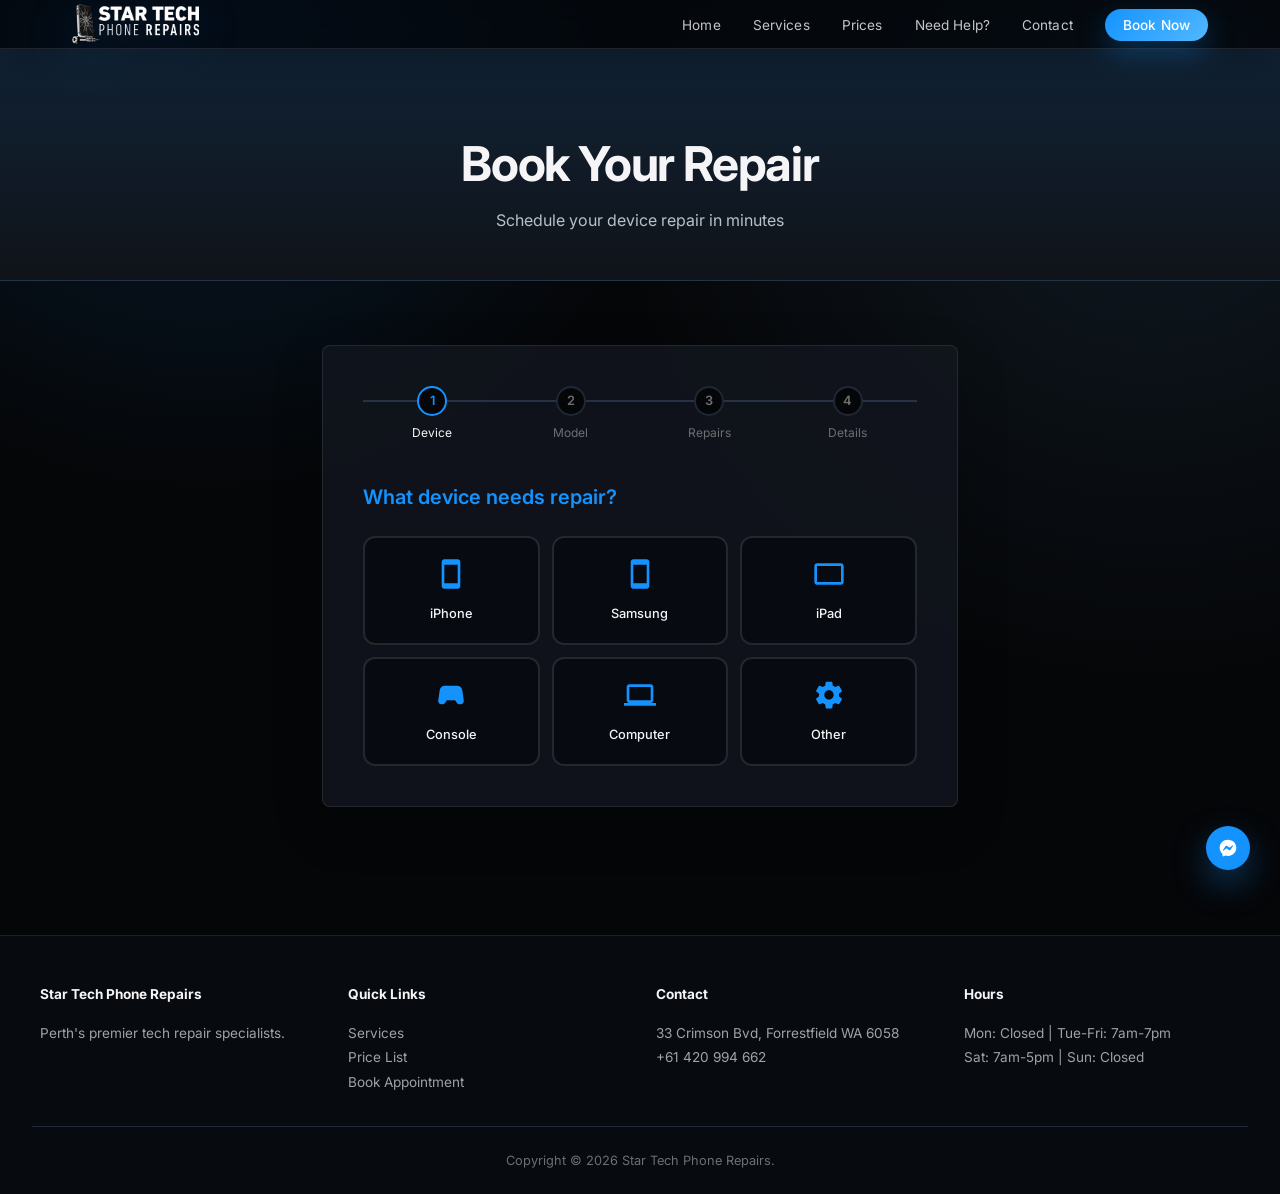
==== book.html @ b9365297 "Add files via upload" ====
﻿<!DOCTYPE html>
<html lang="en">
<head>
    <meta charset="UTF-8">
    <meta name="viewport" content="width=device-width, initial-scale=1.0">
    <title>Book Repair | Star Tech Phone Repairs</title>
    <link rel="preconnect" href="https://fonts.googleapis.com">
    <link rel="preconnect" href="https://fonts.gstatic.com" crossorigin>
    <link href="https://fonts.googleapis.com/css2?family=Inter:wght@300;400;500;600;700&family=Orbitron:wght@700;900&display=swap" rel="stylesheet">
    <style>
        * { margin: 0; padding: 0; box-sizing: border-box; }
        :root { --star-blue: #0084FF; --star-blue-hover: #0073e6; --bg-primary: #000000; --bg-secondary: #1a1a1a; --text-primary: #f5f5f7; --text-secondary: #a1a1a6; --text-muted: #6e6e73; --border-color: rgba(0,132,255,0.2); --nav-bg: rgba(0,0,0,0.8); --blue-glow: rgba(0, 132, 255, 0.15); }
        body { font-family: 'Inter', -apple-system, sans-serif; background: var(--bg-primary); color: var(--text-primary); -webkit-font-smoothing: antialiased; }
        
        .messenger-btn { position: fixed; bottom: 30px; right: 30px; width: 44px; height: 44px; border-radius: 50%; background: var(--star-blue); border: none; cursor: pointer; z-index: 1001; display: flex; align-items: center; justify-content: center; box-shadow: 0 4px 12px var(--blue-glow); transition: all 0.3s ease; text-decoration: none; }
        .messenger-btn:hover { transform: scale(1.05); background: var(--star-blue-hover); }
        .messenger-btn svg { width: 20px; height: 20px; fill: #FFF; }
        
        nav { position: fixed; top: 0; width: 100%; background: var(--nav-bg); backdrop-filter: saturate(180%) blur(20px); z-index: 1000; border-bottom: 1px solid rgba(255,255,255,0.1); }
        .nav-container { max-width: 1200px; margin: 0 auto; padding: 0 2rem; height: 48px; display: flex; justify-content: space-between; align-items: center; }
        .logo { text-decoration: none; display: flex; align-items: center; } .logo img { width: 120px; height: auto; } @media (min-width: 768px) { .logo img { width: auto; height: 40px; } }
        .nav-links { display: flex; gap: 2rem; list-style: none; align-items: center; }
        .nav-links a { color: var(--text-primary); text-decoration: none; font-size: 0.85rem; opacity: 0.8; transition: opacity 0.3s; }
        .nav-links a:hover, .nav-links a.active { opacity: 1; }
        .nav-links a.book-now-btn { background: var(--star-blue); color: #FFF; padding: 8px 18px; border-radius: 980px; font-weight: 500; opacity: 1; box-shadow: 0 4px 20px rgba(0, 132, 255, 0.4); }
        .nav-links a.book-now-btn:hover { background: var(--star-blue-hover); }
        
        .hamburger { display: none; flex-direction: column; cursor: pointer; gap: 5px; }
        .hamburger span { width: 20px; height: 2px; background: var(--text-primary); }
        .mobile-menu { display: none; position: fixed; top: 48px; left: 0; right: 0; background: var(--bg-primary); backdrop-filter: blur(20px); padding: 1.5rem 2rem; z-index: 999; border-bottom: 1px solid var(--border-color); }
        .mobile-menu.active { display: block; }
        .mobile-menu a { display: block; color: var(--text-primary); padding: 0.8rem 0; border-bottom: 1px solid var(--border-color); text-decoration: none; }
        .mobile-menu a:hover, .mobile-menu a.active { color: var(--star-blue); }
        .mobile-menu a.book-now-btn { background: var(--star-blue); color: #FFF; text-align: center; margin-top: 1rem; border-radius: 980px; border: none; box-shadow: 0 4px 20px rgba(0, 132, 255, 0.4); }
        
        @media (max-width: 768px) { .nav-links { display: none; } .hamburger { display: flex; } }
        
        .page-header { margin-top: 48px; padding: 5rem 2rem 3rem; text-align: center; background: var(--bg-secondary); }
        .page-header h1 { font-size: clamp(2rem, 5vw, 3rem); font-weight: 700; letter-spacing: -0.02em; color: var(--text-primary); }
        .page-header p { color: var(--text-secondary); margin-top: 0.5rem; }
        
        .booking-container { max-width: 700px; margin: 0 auto; padding: 4rem 2rem; }
        .booking-form { background: var(--bg-secondary); padding: 2.5rem; border-radius: 20px; }
        
        .progress-indicator { display: flex; justify-content: space-between; margin-bottom: 2.5rem; position: relative; }
        .progress-indicator::before { content: ''; position: absolute; top: 14px; left: 0; right: 0; height: 2px; background: var(--border-color); z-index: 1; }
        .progress-step { text-align: center; position: relative; z-index: 2; flex: 1; }
        .step-number { width: 30px; height: 30px; border-radius: 50%; background: var(--bg-primary); border: 2px solid var(--border-color); display: flex; align-items: center; justify-content: center; margin: 0 auto 0.5rem; font-weight: 600; font-size: 0.8rem; color: var(--text-muted); transition: all 0.3s; }
        .progress-step.active .step-number { border-color: var(--star-blue); color: var(--star-blue); }
        .progress-step.completed .step-number { background: var(--star-blue); border-color: var(--star-blue); color: #FFF; }
        .step-label { font-size: 0.75rem; color: var(--text-muted); }
        .progress-step.active .step-label, .progress-step.completed .step-label { color: var(--text-primary); }
        
        .form-step { display: none; animation: fadeIn 0.4s; }
        .form-step.active { display: block; }
        @keyframes fadeIn { from { opacity: 0; transform: translateY(10px); } to { opacity: 1; transform: translateY(0); } }
        
        .step-title { font-size: 1.25rem; margin-bottom: 1.5rem; color: var(--star-blue); font-weight: 600; }
        .form-group { margin-bottom: 1.5rem; }
        .form-group label { display: block; margin-bottom: 0.5rem; font-weight: 500; font-size: 0.9rem; color: var(--text-secondary); }
        .form-group input, .form-group select, .form-group textarea { width: 100%; padding: 0.875rem 1rem; background: var(--bg-primary); border: 1px solid var(--border-color); border-radius: 12px; color: var(--text-primary); font-family: inherit; font-size: 1rem; transition: all 0.3s; }
        .form-group input:focus, .form-group select:focus, .form-group textarea:focus { outline: none; border-color: var(--star-blue); }
        .form-group textarea { min-height: 100px; resize: vertical; }
        .form-row { display: grid; grid-template-columns: 1fr 1fr; gap: 1rem; }
        
        .device-type-grid { display: grid; grid-template-columns: repeat(3, 1fr); gap: 0.75rem; }
        .device-type-option { background: var(--bg-primary); border: 2px solid var(--border-color); padding: 1.25rem 0.75rem; cursor: pointer; text-align: center; border-radius: 12px; transition: all 0.3s; }
        .device-type-option:hover { border-color: var(--star-blue); }
        .device-type-option.selected { border-color: var(--star-blue); background: rgba(0,132,255,0.1); }
        .device-type-option svg { width: 32px; height: 32px; fill: var(--star-blue); margin-bottom: 0.5rem; }
        .device-type-option span { display: block; font-weight: 500; font-size: 0.8rem; color: var(--text-primary); }
        
        .repair-options { display: grid; grid-template-columns: 1fr 1fr; gap: 0.75rem; }
        .repair-option { background: var(--bg-primary); border: 2px solid var(--border-color); padding: 0.875rem 1rem; cursor: pointer; border-radius: 12px; transition: all 0.3s; display: flex; align-items: center; gap: 0.75rem; }
        .repair-option:hover { border-color: var(--star-blue); }
        .repair-option.selected { border-color: var(--star-blue); background: rgba(0,132,255,0.1); }
        .repair-option .checkmark { width: 20px; height: 20px; border: 2px solid var(--star-blue); border-radius: 4px; display: flex; align-items: center; justify-content: center; flex-shrink: 0; }
        .repair-option.selected .checkmark { background: var(--star-blue); }
        .repair-option.selected .checkmark::after { content: '\2713'; color: #FFF; font-size: 12px; }
        .repair-option span { font-weight: 500; font-size: 0.9rem; color: var(--text-primary); }
        
        .form-buttons { display: flex; gap: 0.75rem; margin-top: 2rem; }
        .btn { padding: 12px 24px; font-size: 1rem; font-weight: 500; border-radius: 980px; cursor: pointer; border: none; transition: all 0.3s; flex: 1; text-align: center; text-decoration: none; }
        .btn-primary { background: var(--star-blue); color: #FFF; box-shadow: 0 4px 20px rgba(0, 132, 255, 0.4); }
        .btn-primary:hover { background: var(--star-blue-hover); }
        .btn-secondary { background: transparent; color: var(--text-primary); border: 1px solid var(--border-color); }
        .btn-secondary:hover { border-color: var(--star-blue); color: var(--star-blue); }
        .btn:disabled { opacity: 0.5; cursor: not-allowed; }

        /* Model quick-pick buttons */
        .model-quick-picks { display: grid; grid-template-columns: repeat(2, 1fr); gap: 0.6rem; margin-bottom: 1.25rem; }
        .model-pick { background: var(--bg-primary); border: 2px solid var(--border-color); padding: 0.75rem 1rem; cursor: pointer; border-radius: 12px; transition: all 0.3s; text-align: center; font-weight: 500; font-size: 0.85rem; color: var(--text-primary); }
        .model-pick:hover { border-color: var(--star-blue); }
        .model-pick.selected { border-color: var(--star-blue); background: rgba(0,132,255,0.1); }
        .model-divider { display: flex; align-items: center; gap: 1rem; margin-bottom: 1.25rem; color: var(--text-muted); font-size: 0.8rem; }
        .model-divider::before, .model-divider::after { content: ''; flex: 1; height: 1px; background: var(--border-color); }

        /* Date quick-pick chips */
        .date-chips { display: flex; flex-wrap: wrap; gap: 0.5rem; }
        .date-chip { background: var(--bg-primary); border: 2px solid var(--border-color); padding: 0.6rem 1rem; cursor: pointer; border-radius: 980px; transition: all 0.3s; font-weight: 500; font-size: 0.8rem; color: var(--text-primary); text-align: center; white-space: nowrap; }
        .date-chip:hover { border-color: var(--star-blue); }
        .date-chip.selected { border-color: var(--star-blue); background: rgba(0,132,255,0.1); }
        .date-chip .chip-day { display: block; font-size: 0.7rem; color: var(--text-muted); margin-top: 2px; }
        .date-chip.selected .chip-day { color: var(--star-blue); }

        /* Time slot buttons */
        .time-slots { display: grid; grid-template-columns: repeat(2, 1fr); gap: 0.6rem; }
        .time-slot { background: var(--bg-primary); border: 2px solid var(--border-color); padding: 0.875rem 1rem; cursor: pointer; border-radius: 12px; transition: all 0.3s; text-align: center; }
        .time-slot:hover { border-color: var(--star-blue); }
        .time-slot.selected { border-color: var(--star-blue); background: rgba(0,132,255,0.1); }
        .time-slot .slot-label { display: block; font-weight: 600; font-size: 0.9rem; color: var(--text-primary); }
        .time-slot .slot-range { display: block; font-size: 0.75rem; color: var(--text-muted); margin-top: 2px; }
        .time-slot.selected .slot-range { color: var(--star-blue); }
        
        footer { background: var(--bg-secondary); padding: 3rem 2rem 1.5rem; border-top: 1px solid var(--border-color); margin-top: 4rem; }
        .footer-content { max-width: 1200px; margin: 0 auto; display: grid; grid-template-columns: repeat(auto-fit, minmax(200px, 1fr)); gap: 2rem; margin-bottom: 2rem; }
        .footer-section h4 { margin-bottom: 1rem; font-size: 0.85rem; color: var(--text-primary); }
        .footer-section p, .footer-section a { color: var(--text-secondary); line-height: 1.8; font-size: 0.85rem; display: block; text-decoration: none; }
        .footer-section a:hover { color: var(--star-blue); }
        .footer-bottom { text-align: center; padding-top: 1.5rem; border-top: 1px solid var(--border-color); color: var(--text-muted); font-size: 0.8rem; }
        
        @media (max-width: 600px) { 
            .form-row { grid-template-columns: 1fr; } 
            .device-type-grid { grid-template-columns: repeat(2, 1fr); } 
            .repair-options { grid-template-columns: 1fr; } 
            .form-buttons { flex-direction: column; } 
            .booking-form { padding: 1.5rem; }
            .model-quick-picks { grid-template-columns: repeat(2, 1fr); }
            .time-slots { grid-template-columns: 1fr; }
        }
    
        /* Premier polish */
        :root {
            --bg-primary: #050608;
            --bg-secondary: #101319;
            --bg-tertiary: #080b10;
            --star-blue: #1493ff;
            --star-blue-hover: #46adff;
            --border-color: rgba(148, 190, 255, 0.18);
            --nav-bg: rgba(5, 7, 11, 0.76);
            --blue-glow: rgba(20, 147, 255, 0.26);
            --card-bg: rgba(18, 22, 30, 0.86);
            --card-text: #ffffff;
            --card-desc: #b7c0cc;
            --card-icon: #4db2ff;
        }

        html { scroll-behavior: smooth; }
        body {
            background:
                radial-gradient(circle at 16% 0%, rgba(20, 147, 255, 0.16), transparent 31rem),
                radial-gradient(circle at 90% 12%, rgba(105, 190, 255, 0.10), transparent 34rem),
                var(--bg-primary);
            line-height: 1.5;
        }

        nav {
            background: var(--nav-bg) !important;
            border-bottom: 1px solid rgba(255,255,255,0.10) !important;
            box-shadow: 0 12px 40px rgba(0,0,0,0.28);
        }

        .nav-links a { letter-spacing: 0.01em; }
        .nav-links a.active { color: #ffffff; }
        .nav-links a:not(.book-now-btn):hover { color: #ffffff; }
        .logo img { filter: drop-shadow(0 10px 24px rgba(20,147,255,0.20)); }

        .page-header,
        .blog-header {
            background:
                linear-gradient(180deg, rgba(20,147,255,0.12), rgba(20,147,255,0)),
                var(--bg-secondary) !important;
            border-bottom: 1px solid rgba(255,255,255,0.08);
        }

        .hero-bg {
            background:
                radial-gradient(circle at 50% 40%, rgba(20,147,255,0.20), transparent 28rem),
                linear-gradient(140deg, #030406 0%, #111722 52%, #030406 100%) !important;
        }

        .hero h1,
        .page-header h1,
        .blog-header h1,
        .section-title {
            letter-spacing: -0.025em !important;
        }

        .hero p,
        .section-subtitle,
        .page-header p,
        .blog-header p { color: #b7c0cc !important; }

        .btn,
        .filter-btn,
        .device-btn,
        .model-pick,
        .date-chip,
        .time-slot,
        .device-type-option,
        .repair-option,
        .close-pricing {
            transition: transform 0.22s ease, border-color 0.22s ease, background 0.22s ease, box-shadow 0.22s ease, color 0.22s ease !important;
        }

        .btn-primary,
        .book-now-btn,
        .mobile-menu a.book-now-btn {
            background: linear-gradient(135deg, var(--star-blue), #51b8ff) !important;
            box-shadow: 0 12px 30px rgba(20,147,255,0.28) !important;
        }

        .btn:hover,
        .device-btn:hover,
        .model-pick:hover,
        .date-chip:hover,
        .time-slot:hover,
        .filter-btn:hover { transform: translateY(-2px); }

        .feature-card,
        .service-card,
        .post-card,
        .booking-form,
        .pricing-details,
        .pricing-cta,
        .services-cta,
        .price-note,
        .device-btn,
        .info-icon,
        .map-overlay {
            background: var(--card-bg) !important;
            border: 1px solid rgba(255,255,255,0.09) !important;
            border-radius: 8px !important;
            box-shadow: 0 18px 50px rgba(0,0,0,0.22);
        }

        .feature-card:hover,
        .service-card:hover,
        .post-card:hover,
        .device-btn:hover {
            border-color: rgba(20,147,255,0.42) !important;
            box-shadow: 0 24px 60px rgba(0,0,0,0.32), 0 0 0 1px rgba(20,147,255,0.10);
        }

        input,
        select,
        textarea,
        .device-type-option,
        .repair-option,
        .model-pick,
        .date-chip,
        .time-slot,
        .filter-btn {
            background: rgba(5, 8, 13, 0.72) !important;
            border-color: rgba(255,255,255,0.12) !important;
        }

        input:focus,
        select:focus,
        textarea:focus,
        .device-type-option.selected,
        .repair-option.selected,
        .model-pick.selected,
        .date-chip.selected,
        .time-slot.selected,
        .filter-btn.active,
        .device-btn.active {
            border-color: var(--star-blue) !important;
            box-shadow: 0 0 0 3px rgba(20,147,255,0.14) !important;
        }

        footer {
            background: #070a0f !important;
            border-top: 1px solid rgba(255,255,255,0.09) !important;
        }

        .messenger-btn {
            box-shadow: 0 14px 34px rgba(20,147,255,0.34) !important;
        }

        @media (max-width: 640px) {
            .nav-container { padding: 0 1.25rem !important; }
            .page-header, .blog-header { padding-left: 1.25rem !important; padding-right: 1.25rem !important; }
            .booking-form { padding: 1.5rem !important; }
            .hero h1 { white-space: normal !important; }
        }
    </style>
</head>
<body>
    <a href="https://m.me/startechphonerepairs" target="_blank" class="messenger-btn" aria-label="Contact on Messenger">
        <svg viewBox="0 0 24 24" fill="#FFFFFF"><path d="M12 2C6.36 2 2 6.13 2 11.7c0 2.91 1.19 5.44 3.14 7.17.16.14.26.35.27.57l.05 1.78c.02.62.63 1.03 1.19.8l1.99-.83c.17-.07.36-.09.55-.05.91.25 1.87.38 2.81.38 5.64 0 10-4.13 10-9.7S17.64 2 12 2zm6 7.46l-2.93 4.67c-.47.73-1.47.92-2.17.37l-2.34-1.76a.6.6 0 00-.72 0l-3.16 2.4c-.42.32-.97-.17-.68-.6l2.93-4.67c.47-.73 1.47-.92 2.17-.37l2.34 1.76a.6.6 0 00.72 0l3.16-2.4c.42-.32.97.17.68.6z"/></svg>
    </a>

    <nav>
        <div class="nav-container">
            <a href="index.html" class="logo"><img src="logo.png" alt="Star Tech" height="32"></a>
            <ul class="nav-links">
                <li><a href="index.html">Home</a></li>
                <li><a href="services.html">Services</a></li>
                <li><a href="prices.html">Prices</a></li>
                <li><a href="needhelp.html">Need Help?</a></li>
                <li><a href="contact.html">Contact</a></li>
                <li><a href="book.html" class="book-now-btn active">Book Now</a></li>
            </ul>
            <div class="hamburger" onclick="toggleMenu()">
                <span></span><span></span><span></span>
            </div>
        </div>
    </nav>

    <div class="mobile-menu" id="mobileMenu">
        <a href="index.html">Home</a>
        <a href="services.html">Services</a>
        <a href="prices.html">Prices</a>
        <a href="needhelp.html">Need Help?</a>
        <a href="contact.html">Contact</a>
        <a href="book.html" class="book-now-btn active">Book Now</a>
    </div>

    <div class="page-header">
        <h1>Book Your Repair</h1>
        <p>Schedule your device repair in minutes</p>
    </div>

    <div class="booking-container">
        <div class="booking-form">
            <div class="progress-indicator">
                <div class="progress-step active" data-step="1"><div class="step-number">1</div><div class="step-label">Device</div></div>
                <div class="progress-step" data-step="2"><div class="step-number">2</div><div class="step-label">Model</div></div>
                <div class="progress-step" data-step="3"><div class="step-number">3</div><div class="step-label">Repairs</div></div>
                <div class="progress-step" data-step="4"><div class="step-number">4</div><div class="step-label">Details</div></div>
            </div>

            <form id="bookingForm">
                <input type="hidden" id="selectedDevice" name="device_type" value="">
                <input type="hidden" id="selectedRepairs" name="repairs" value="">

                <!-- STEP 1: Device Type - auto-advances on tap -->
                <div class="form-step active" data-step="1">
                    <h3 class="step-title">What device needs repair?</h3>
                    <div class="device-type-grid" id="deviceGrid">
                        <div class="device-type-option" data-device="iPhone">
                            <svg viewBox="0 0 24 24"><path d="M17 1.01L7 1c-1.1 0-2 .9-2 2v18c0 1.1.9 2 2 2h10c1.1 0 2-.9 2-2V3c0-1.1-.9-1.99-2-1.99zM17 19H7V5h10v14z"/></svg>
                            <span>iPhone</span>
                        </div>
                        <div class="device-type-option" data-device="Samsung">
                            <svg viewBox="0 0 24 24"><path d="M17 1.01L7 1c-1.1 0-2 .9-2 2v18c0 1.1.9 2 2 2h10c1.1 0 2-.9 2-2V3c0-1.1-.9-1.99-2-1.99zM17 19H7V5h10v14z"/></svg>
                            <span>Samsung</span>
                        </div>
                        <div class="device-type-option" data-device="iPad">
                            <svg viewBox="0 0 24 24"><path d="M21 4H3c-1.1 0-2 .9-2 2v12c0 1.1.9 2 2 2h18c1.1 0 2-.9 2-2V6c0-1.1-.9-2-2-2zm0 14H3V6h18v12z"/></svg>
                            <span>iPad</span>
                        </div>
                        <div class="device-type-option" data-device="Console">
                            <svg viewBox="0 0 24 24"><path d="M21.58 16.09l-1.09-7.66C20.21 6.46 18.52 5 16.53 5H7.47C5.48 5 3.79 6.46 3.51 8.43l-1.09 7.66C2.2 17.63 3.39 19 4.94 19h.68c.67 0 1.31-.33 1.71-.88L9 16h6l1.67 2.12c.4.55 1.04.88 1.71.88h.68c1.55 0 2.74-1.37 2.52-2.91z"/></svg>
                            <span>Console</span>
                        </div>
                        <div class="device-type-option" data-device="Computer">
                            <svg viewBox="0 0 24 24"><path d="M20 18c1.1 0 1.99-.9 1.99-2L22 6c0-1.1-.9-2-2-2H4c-1.1 0-2 .9-2 2v10c0 1.1.9 2 2 2H0v2h24v-2h-4zM4 6h16v10H4V6z"/></svg>
                            <span>Computer</span>
                        </div>
                        <div class="device-type-option" data-device="Other">
                            <svg viewBox="0 0 24 24"><path d="M19.44 12.99c.04-.33.07-.66.07-1s-.03-.66-.07-.99l2.11-1.65c.19-.15.24-.42.12-.64l-2-3.46c-.12-.22-.39-.3-.61-.22l-2.49 1c-.52-.4-1.08-.73-1.69-.98l-.38-2.65C14.46 2.18 14.25 2 14 2h-4c-.25 0-.46.18-.49.42l-.38 2.65c-.61.25-1.17.59-1.69.98l-2.49-1c-.23-.09-.49 0-.61.22l-2 3.46c-.13.22-.07.49.12.64l2.11 1.65c-.04.33-.07.67-.07 1s.03.67.07 1l-2.11 1.65c-.19.15-.24.42-.12.64l2 3.46c.12.22.39.3.61.22l2.49-1c.52.4 1.08.73 1.69.98l.38 2.65c.03.24.24.42.49.42h4c.25 0 .46-.18.49-.42l.38-2.65c.61-.25 1.17-.59 1.69-.98l2.49 1c.23.09.49 0 .61-.22l2-3.46c.12-.22.07-.49-.12-.64l-2.11-1.65zM12 15.5c-1.93 0-3.5-1.57-3.5-3.5s1.57-3.5 3.5-3.5 3.5 1.57 3.5 3.5-1.57 3.5-3.5 3.5z"/></svg>
                            <span>Other</span>
                        </div>
                    </div>
                </div>

                <!-- STEP 2: Model - quick-pick buttons + custom input -->
                <div class="form-step" data-step="2">
                    <h3 class="step-title">Which model?</h3>
                    <div class="model-quick-picks" id="modelPicks">
                        <!-- Populated dynamically based on device selection -->
                    </div>
                    <div class="model-divider">or type your model</div>
                    <div class="form-group" style="margin-bottom:0;">
                        <input type="text" id="device_model" name="device_model" placeholder="e.g. iPhone 15 Pro Max">
                    </div>
                    <div class="form-buttons">
                        <button type="button" class="btn btn-secondary" onclick="prevStep()">Back</button>
                        <button type="button" class="btn btn-primary" id="step2Next" disabled>Next</button>
                    </div>
                </div>

                <!-- STEP 3: Repairs - multi-select with continue -->
                <div class="form-step" data-step="3">
                    <h3 class="step-title">What needs fixing?</h3>
                    <p style="color:var(--text-secondary);margin-bottom:1rem;font-size:0.9rem">Tap all that apply</p>
                    <div class="repair-options" id="repairOptions">
                        <div class="repair-option" data-repair="Screen Replacement">
                            <div class="checkmark"></div>
                            <span>Screen Replacement</span>
                        </div>
                        <div class="repair-option" data-repair="Battery Replacement">
                            <div class="checkmark"></div>
                            <span>Battery Replacement</span>
                        </div>
                        <div class="repair-option" data-repair="Charging Port">
                            <div class="checkmark"></div>
                            <span>Charging Port</span>
                        </div>
                        <div class="repair-option" data-repair="Back Glass">
                            <div class="checkmark"></div>
                            <span>Back Glass</span>
                        </div>
                        <div class="repair-option" data-repair="Camera Repair">
                            <div class="checkmark"></div>
                            <span>Camera Repair</span>
                        </div>
                        <div class="repair-option" data-repair="Speaker/Mic">
                            <div class="checkmark"></div>
                            <span>Speaker/Mic</span>
                        </div>
                        <div class="repair-option" data-repair="Water Damage">
                            <div class="checkmark"></div>
                            <span>Water Damage</span>
                        </div>
                        <div class="repair-option" data-repair="Other">
                            <div class="checkmark"></div>
                            <span>Other</span>
                        </div>
                    </div>
                    <div class="form-buttons">
                        <button type="button" class="btn btn-secondary" onclick="prevStep()">Back</button>
                        <button type="button" class="btn btn-primary" id="step3Next" disabled>Continue</button>
                    </div>
                </div>

                <!-- STEP 4: Details & Schedule - date chips + time slot buttons -->
                <div class="form-step" data-step="4">
                    <h3 class="step-title">Your Details & Schedule</h3>
                    <div class="form-row">
                        <div class="form-group">
                            <label>First Name *</label>
                            <input type="text" name="first_name" id="first_name" required>
                        </div>
                        <div class="form-group">
                            <label>Last Name *</label>
                            <input type="text" name="last_name" id="last_name" required>
                        </div>
                    </div>
                    <div class="form-row">
                        <div class="form-group">
                            <label>Email *</label>
                            <input type="email" name="email" id="email" required>
                        </div>
                        <div class="form-group">
                            <label>Phone *</label>
                            <input type="tel" name="phone" id="phone" required>
                        </div>
                    </div>

                    <div class="form-group">
                        <label>Preferred Date *</label>
                        <div class="date-chips" id="dateChips">
                            <!-- Populated dynamically -->
                        </div>
                        <input type="date" id="preferred_date" name="preferred_date" required style="display:none;">
                    </div>

                    <div class="form-group">
                        <label>Preferred Time *</label>
                        <div class="time-slots" id="timeSlots">
                            <div class="time-slot" data-time="Morning (7am-10am)">
                                <span class="slot-label">Morning</span>
                                <span class="slot-range">7am - 10am</span>
                            </div>
                            <div class="time-slot" data-time="Midday (10am-2pm)">
                                <span class="slot-label">Midday</span>
                                <span class="slot-range">10am - 2pm</span>
                            </div>
                            <div class="time-slot" data-time="Afternoon (2pm-5pm)">
                                <span class="slot-label">Afternoon</span>
                                <span class="slot-range">2pm - 5pm</span>
                            </div>
                            <div class="time-slot" data-time="Evening (5pm-7pm)">
                                <span class="slot-label">Evening</span>
                                <span class="slot-range">5pm - 7pm</span>
                            </div>
                        </div>
                        <select name="preferred_time" id="preferred_time" required style="display:none;">
                            <option value="">Select time</option>
                            <option value="Morning (7am-10am)">Morning (7am-10am)</option>
                            <option value="Midday (10am-2pm)">Midday (10am-2pm)</option>
                            <option value="Afternoon (2pm-5pm)">Afternoon (2pm-5pm)</option>
                            <option value="Evening (5pm-7pm)">Evening (5pm-7pm)</option>
                        </select>
                    </div>

                    <div class="form-group">
                        <label>Additional Notes</label>
                        <textarea name="notes" id="notes" placeholder="Tell us more about your device issue..."></textarea>
                    </div>
                    <div class="form-buttons">
                        <button type="button" class="btn btn-secondary" onclick="prevStep()">Back</button>
                        <button type="submit" class="btn btn-primary">Submit Booking</button>
                    </div>
                </div>
            </form>
        </div>
    </div>

    <footer>
        <div class="footer-content">
            <div class="footer-section">
                <h4>Star Tech Phone Repairs</h4>
                <p>Perth's premier tech repair specialists.</p>
            </div>
            <div class="footer-section">
                <h4>Quick Links</h4>
                <a href="services.html">Services</a>
                <a href="prices.html">Price List</a>
                <a href="book.html">Book Appointment</a>
            </div>
            <div class="footer-section">
                <h4>Contact</h4>
                <p>33 Crimson Bvd, Forrestfield WA 6058</p>
                <p>+61 420 994 662</p>
            </div>
            <div class="footer-section">
                <h4>Hours</h4>
                <p>Mon: Closed | Tue-Fri: 7am-7pm</p>
                <p>Sat: 7am-5pm | Sun: Closed</p>
            </div>
        </div>
        <div class="footer-bottom">Copyright &copy; 2026 Star Tech Phone Repairs.</div>
    </footer>

    <script>
        function toggleMenu() {
            document.getElementById('mobileMenu').classList.toggle('active');
        }

        let currentStep = 1;
        let selectedDevice = '';
        let selectedRepairs = [];

        // =============================================
        // MODEL QUICK-PICK DATA
        // =============================================
        const modelOptions = {
            'iPhone': [
                'iPhone 17 Pro Max', 'iPhone 17 Pro', 'iPhone 17 Air', 'iPhone 17',
                'iPhone 16 Pro Max', 'iPhone 16 Pro', 'iPhone 16', 'iPhone 15 Pro Max',
                'iPhone 15 Pro', 'iPhone 15', 'iPhone 14', 'iPhone 13', 'iPhone SE'
            ],
            'Samsung': [
                'Galaxy S25 Ultra', 'Galaxy S25+', 'Galaxy S25', 'Galaxy S24 Ultra',
                'Galaxy S24+', 'Galaxy S24', 'Galaxy S23 Ultra', 'Galaxy S23',
                'Galaxy Z Fold 6', 'Galaxy Z Flip 6', 'Galaxy A56', 'Galaxy A36'
            ],
            'iPad': [
                'iPad Pro 13" (M4)', 'iPad Pro 11" (M4)', 'iPad Air 13" (M3)',
                'iPad Air 11" (M3)', 'iPad 10th Gen', 'iPad 9th Gen',
                'iPad Mini 7th Gen', 'iPad Mini 6th Gen'
            ],
            'Console': [
                'PS5 Pro', 'PS5', 'PS5 Slim', 'PS4', 'PS4 Slim',
                'Xbox Series X', 'Xbox Series S', 'Nintendo Switch 2',
                'Nintendo Switch OLED', 'Nintendo Switch', 'Steam Deck OLED', 'Steam Deck'
            ],
            'Computer': [
                'MacBook Pro 16"', 'MacBook Pro 14"', 'MacBook Air 15"', 'MacBook Air 13"',
                'iMac', 'Windows Laptop', 'Windows Desktop', 'Chromebook'
            ],
            'Other': []
        };

        // =============================================
        // STEP 1: Device selection -> auto-advance
        // =============================================
        document.querySelectorAll('.device-type-option').forEach(option => {
            option.addEventListener('click', function() {
                document.querySelectorAll('.device-type-option').forEach(o => o.classList.remove('selected'));
                this.classList.add('selected');
                selectedDevice = this.dataset.device;
                document.getElementById('selectedDevice').value = selectedDevice;

                // Populate model quick-picks for selected device
                populateModels(selectedDevice);

                // Clear previous model selection
                document.getElementById('device_model').value = '';
                document.querySelectorAll('.model-pick').forEach(p => p.classList.remove('selected'));
                document.getElementById('step2Next').disabled = true;

                // Auto-advance after brief visual feedback
                setTimeout(function() { nextStep(); }, 300);
            });
        });

        function populateModels(device) {
            var container = document.getElementById('modelPicks');
            var models = modelOptions[device] || [];

            if (models.length === 0) {
                container.style.display = 'none';
                document.querySelector('.model-divider').style.display = 'none';
                document.getElementById('device_model').placeholder = 'Type your device model';
                return;
            }

            container.style.display = 'grid';
            document.querySelector('.model-divider').style.display = 'flex';
            document.getElementById('device_model').placeholder = 'Or type a different model';

            container.innerHTML = models.map(function(m) {
                return '<div class="model-pick" data-model="' + m + '">' + m + '</div>';
            }).join('');

            // Click handlers for model quick-pick buttons
            container.querySelectorAll('.model-pick').forEach(function(pick) {
                pick.addEventListener('click', function() {
                    container.querySelectorAll('.model-pick').forEach(function(p) { p.classList.remove('selected'); });
                    this.classList.add('selected');
                    document.getElementById('device_model').value = this.dataset.model;
                    document.getElementById('step2Next').disabled = false;

                    // Auto-advance after picking a model
                    setTimeout(function() { nextStep(); }, 300);
                });
            });
        }

        // =============================================
        // STEP 2: Custom model input (manual typing)
        // =============================================
        document.getElementById('device_model').addEventListener('input', function() {
            var hasValue = this.value.trim() !== '';
            document.getElementById('step2Next').disabled = !hasValue;
            // Deselect any quick-pick if user types
            if (hasValue) {
                document.querySelectorAll('.model-pick').forEach(function(p) { p.classList.remove('selected'); });
            }
        });

        document.getElementById('step2Next').addEventListener('click', function() { nextStep(); });

        // =============================================
        // STEP 3: Repair selection (multi-select + continue)
        // =============================================
        document.querySelectorAll('.repair-option').forEach(function(option) {
            option.addEventListener('click', function() {
                this.classList.toggle('selected');
                var repair = this.dataset.repair;
                if (this.classList.contains('selected')) {
                    selectedRepairs.push(repair);
                } else {
                    selectedRepairs = selectedRepairs.filter(function(r) { return r !== repair; });
                }
                document.getElementById('selectedRepairs').value = selectedRepairs.join(', ');
                document.getElementById('step3Next').disabled = selectedRepairs.length === 0;
            });
        });

        document.getElementById('step3Next').addEventListener('click', function() { nextStep(); });

        // =============================================
        // STEP 4: Date chips & time slot buttons
        // =============================================
        function buildDateChips() {
            var container = document.getElementById('dateChips');
            var today = new Date();
            var dayNames = ['Sun', 'Mon', 'Tue', 'Wed', 'Thu', 'Fri', 'Sat'];
            var monthNames = ['Jan', 'Feb', 'Mar', 'Apr', 'May', 'Jun', 'Jul', 'Aug', 'Sep', 'Oct', 'Nov', 'Dec'];

            // Business hours: Tue-Sat, closed Mon and Sun
            var chips = [];
            var d = new Date(today);

            while (chips.length < 7) {
                var dayOfWeek = d.getDay(); // 0=Sun, 1=Mon
                if (dayOfWeek !== 1 && dayOfWeek !== 0) { // Skip Mon & Sun (closed)
                    var year = d.getFullYear();
                    var month = String(d.getMonth() + 1).padStart(2, '0');
                    var day = String(d.getDate()).padStart(2, '0');
                    var dateStr = year + '-' + month + '-' + day;

                    var isToday = d.toDateString() === today.toDateString();
                    var tomorrow = new Date(today.getTime() + 86400000);
                    var isTomorrow = d.toDateString() === tomorrow.toDateString();

                    var label = isToday ? 'Today' : isTomorrow ? 'Tomorrow' : dayNames[dayOfWeek];
                    var sub = monthNames[d.getMonth()] + ' ' + d.getDate();

                    chips.push({ dateStr: dateStr, label: label, sub: sub });
                }
                d.setDate(d.getDate() + 1);
            }

            container.innerHTML = chips.map(function(c) {
                return '<div class="date-chip" data-date="' + c.dateStr + '">' +
                    c.label +
                    '<span class="chip-day">' + c.sub + '</span>' +
                    '</div>';
            }).join('');

            // Click handlers
            container.querySelectorAll('.date-chip').forEach(function(chip) {
                chip.addEventListener('click', function() {
                    container.querySelectorAll('.date-chip').forEach(function(c) { c.classList.remove('selected'); });
                    this.classList.add('selected');
                    document.getElementById('preferred_date').value = this.dataset.date;
                });
            });
        }

        buildDateChips();

        // Time slot buttons
        document.querySelectorAll('.time-slot').forEach(function(slot) {
            slot.addEventListener('click', function() {
                document.querySelectorAll('.time-slot').forEach(function(s) { s.classList.remove('selected'); });
                this.classList.add('selected');
                document.getElementById('preferred_time').value = this.dataset.time;
            });
        });

        // =============================================
        // STEP NAVIGATION
        // =============================================
        function nextStep() {
            if (currentStep < 4) {
                document.querySelector('.form-step[data-step="' + currentStep + '"]').classList.remove('active');
                document.querySelector('.progress-step[data-step="' + currentStep + '"]').classList.remove('active');
                document.querySelector('.progress-step[data-step="' + currentStep + '"]').classList.add('completed');
                currentStep++;
                document.querySelector('.form-step[data-step="' + currentStep + '"]').classList.add('active');
                document.querySelector('.progress-step[data-step="' + currentStep + '"]').classList.add('active');
            }
        }

        function prevStep() {
            if (currentStep > 1) {
                document.querySelector('.form-step[data-step="' + currentStep + '"]').classList.remove('active');
                document.querySelector('.progress-step[data-step="' + currentStep + '"]').classList.remove('active');
                currentStep--;
                document.querySelector('.form-step[data-step="' + currentStep + '"]').classList.add('active');
                document.querySelector('.progress-step[data-step="' + currentStep + '"]').classList.remove('completed');
                document.querySelector('.progress-step[data-step="' + currentStep + '"]').classList.add('active');
            }
        }

        // =============================================
        // TRELLO SUBMISSION (unchanged)
        // =============================================
        const TRELLO_KEY = '3ea0ef2b85773186d7ae30322ae1782d';
        const TRELLO_TOKEN = 'ATTAde902321af1ec6600e16a0587516fb0b68cff7d5ce58997aa165fc08ba35568217827FB6';
        const TRELLO_LIST_ID = '69a3ba090c50fad8d275b726';

        document.getElementById('bookingForm').addEventListener('submit', async function(e) {
            e.preventDefault();

            var submitBtn = this.querySelector('button[type="submit"]');
            var originalText = submitBtn.textContent;
            submitBtn.textContent = 'Submitting...';
            submitBtn.disabled = true;

            var formData = {
                device: selectedDevice,
                model: document.getElementById('device_model').value,
                repairs: selectedRepairs.join(', '),
                firstName: document.getElementById('first_name').value,
                lastName: document.getElementById('last_name').value,
                email: document.getElementById('email').value,
                phone: document.getElementById('phone').value,
                date: document.getElementById('preferred_date').value,
                time: document.getElementById('preferred_time').value,
                notes: document.getElementById('notes').value
            };

            var cardName = '\uD83D\uDCF1 ' + formData.device + ' ' + formData.model + ' \u2014 ' + formData.firstName + ' ' + formData.lastName;
            var cardDesc = '## Repair Booking Request\n\n' +
                '**Device:** ' + formData.device + '\n' +
                '**Model:** ' + formData.model + '\n' +
                '**Repairs Needed:** ' + formData.repairs + '\n\n' +
                '---\n\n' +
                '### Customer Details\n' +
                '**Name:** ' + formData.firstName + ' ' + formData.lastName + '\n' +
                '**Email:** ' + formData.email + '\n' +
                '**Phone:** ' + formData.phone + '\n\n' +
                '---\n\n' +
                '### Schedule\n' +
                '**Preferred Date:** ' + formData.date + '\n' +
                '**Preferred Time:** ' + formData.time + '\n\n' +
                '---\n\n' +
                '**Notes:** ' + (formData.notes || 'None');

            var dueDate = formData.date ? new Date(formData.date).toISOString() : null;

            try {
                var params = new URLSearchParams({
                    key: TRELLO_KEY,
                    token: TRELLO_TOKEN,
                    idList: TRELLO_LIST_ID,
                    name: cardName,
                    desc: cardDesc,
                    pos: 'top'
                });
                if (dueDate) params.append('due', dueDate);

                var response = await fetch('https://api.trello.com/1/cards?' + params.toString(), {
                    method: 'POST'
                });

                if (!response.ok) throw new Error('Failed to submit booking');

                document.querySelector('.booking-form').innerHTML =
                    '<div style="text-align:center;padding:3rem 1rem;">' +
                        '<div style="width:70px;height:70px;border-radius:50%;background:rgba(0,132,255,0.15);display:flex;align-items:center;justify-content:center;margin:0 auto 1.5rem;">' +
                            '<svg width="36" height="36" viewBox="0 0 24 24" fill="none" stroke="#0084FF" stroke-width="2.5" stroke-linecap="round" stroke-linejoin="round"><polyline points="20 6 9 17 4 12"/></svg>' +
                        '</div>' +
                        '<h2 style="font-size:1.5rem;margin-bottom:0.75rem;color:#f5f5f7;">Booking Submitted!</h2>' +
                        '<p style="color:#a1a1a6;max-width:420px;margin:0 auto 0.5rem;line-height:1.6;">' +
                            'Thanks <strong style="color:#f5f5f7;">' + formData.firstName + '</strong>! We\'ve received your repair request for your <strong style="color:#0084FF;">' + formData.device + ' ' + formData.model + '</strong>.' +
                        '</p>' +
                        '<p style="color:#a1a1a6;max-width:420px;margin:0 auto 2rem;line-height:1.6;">' +
                            'We\'ll be in touch shortly to confirm your appointment.' +
                        '</p>' +
                        '<a href="index.html" class="btn btn-primary" style="display:inline-block;max-width:200px;">Back to Home</a>' +
                    '</div>';
            } catch (err) {
                console.error('Booking error:', err);
                submitBtn.textContent = originalText;
                submitBtn.disabled = false;
                alert('Something went wrong submitting your booking. Please try again or call us directly at +61 420 994 662.');
            }
        });
    </script>
<script src="startech-tracking.js"></script>
</body>
</html>
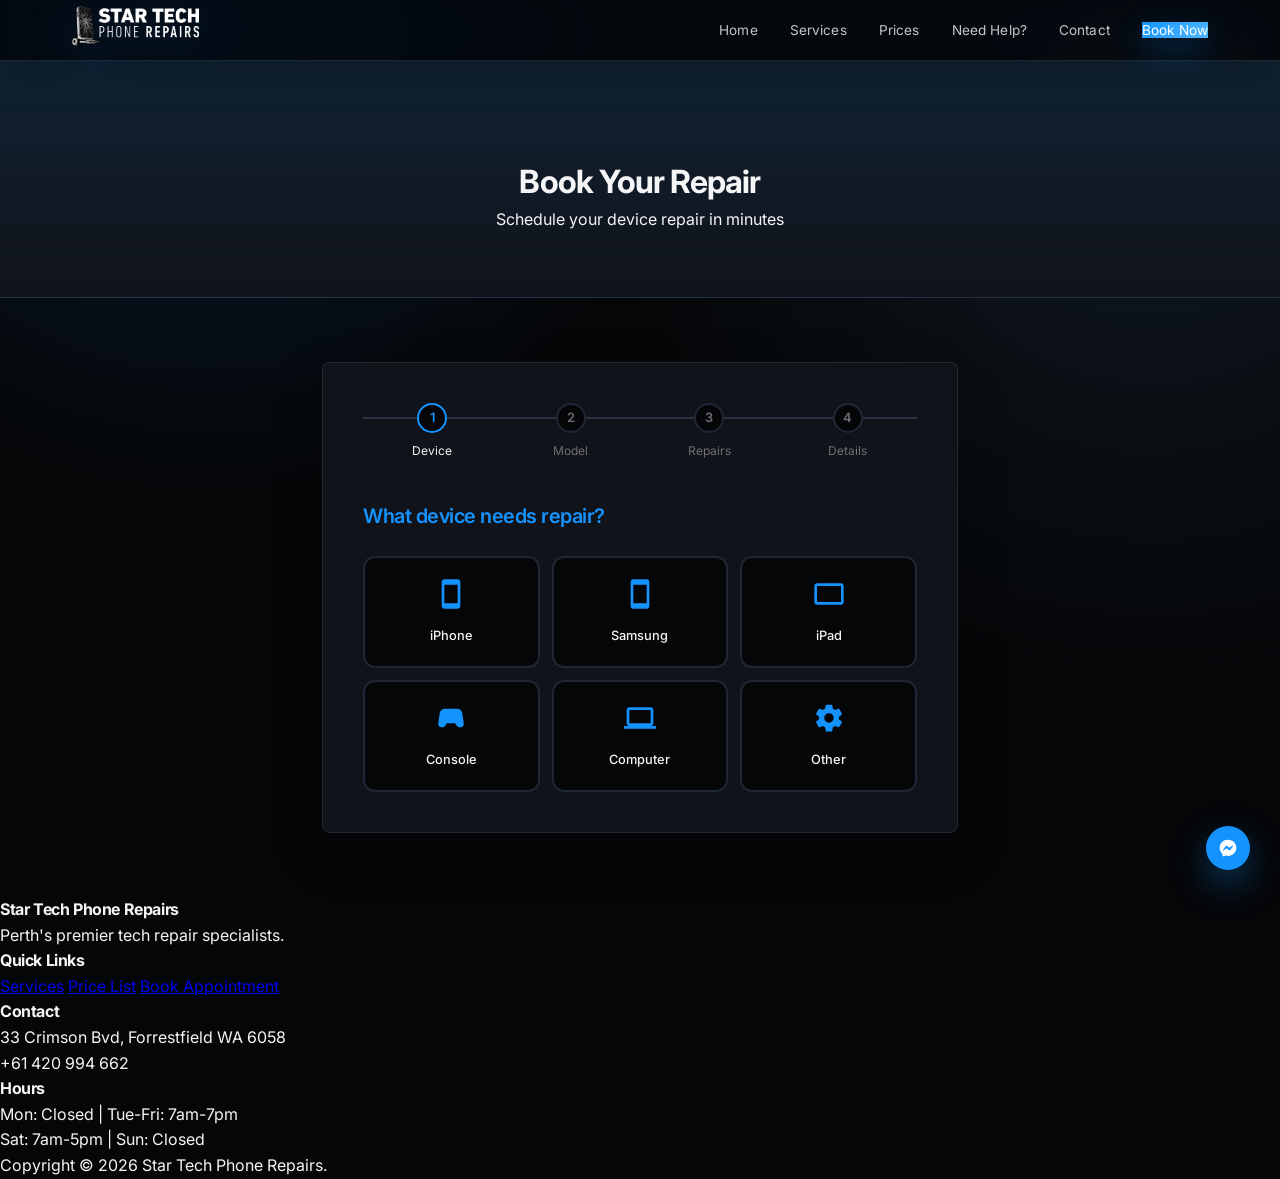
==== commit 11bc9f72: "modernize UI design system, optimize technical SEO and enhance mobile responsiveness - Unified styli" ====
--- a/book.html
+++ b/book.html
@@ -4,287 +4,11 @@
     <meta charset="UTF-8">
     <meta name="viewport" content="width=device-width, initial-scale=1.0">
     <title>Book Repair | Star Tech Phone Repairs</title>
+    <meta name="description" content="Book your phone, tablet, or console repair online. Fast, reliable service in Perth. Same-day appointments available.">
     <link rel="preconnect" href="https://fonts.googleapis.com">
     <link rel="preconnect" href="https://fonts.gstatic.com" crossorigin>
+    <link rel="stylesheet" href="css/main.css">
     <link href="https://fonts.googleapis.com/css2?family=Inter:wght@300;400;500;600;700&family=Orbitron:wght@700;900&display=swap" rel="stylesheet">
-    <style>
-        * { margin: 0; padding: 0; box-sizing: border-box; }
-        :root { --star-blue: #0084FF; --star-blue-hover: #0073e6; --bg-primary: #000000; --bg-secondary: #1a1a1a; --text-primary: #f5f5f7; --text-secondary: #a1a1a6; --text-muted: #6e6e73; --border-color: rgba(0,132,255,0.2); --nav-bg: rgba(0,0,0,0.8); --blue-glow: rgba(0, 132, 255, 0.15); }
-        body { font-family: 'Inter', -apple-system, sans-serif; background: var(--bg-primary); color: var(--text-primary); -webkit-font-smoothing: antialiased; }
-        
-        .messenger-btn { position: fixed; bottom: 30px; right: 30px; width: 44px; height: 44px; border-radius: 50%; background: var(--star-blue); border: none; cursor: pointer; z-index: 1001; display: flex; align-items: center; justify-content: center; box-shadow: 0 4px 12px var(--blue-glow); transition: all 0.3s ease; text-decoration: none; }
-        .messenger-btn:hover { transform: scale(1.05); background: var(--star-blue-hover); }
-        .messenger-btn svg { width: 20px; height: 20px; fill: #FFF; }
-        
-        nav { position: fixed; top: 0; width: 100%; background: var(--nav-bg); backdrop-filter: saturate(180%) blur(20px); z-index: 1000; border-bottom: 1px solid rgba(255,255,255,0.1); }
-        .nav-container { max-width: 1200px; margin: 0 auto; padding: 0 2rem; height: 48px; display: flex; justify-content: space-between; align-items: center; }
-        .logo { text-decoration: none; display: flex; align-items: center; } .logo img { width: 120px; height: auto; } @media (min-width: 768px) { .logo img { width: auto; height: 40px; } }
-        .nav-links { display: flex; gap: 2rem; list-style: none; align-items: center; }
-        .nav-links a { color: var(--text-primary); text-decoration: none; font-size: 0.85rem; opacity: 0.8; transition: opacity 0.3s; }
-        .nav-links a:hover, .nav-links a.active { opacity: 1; }
-        .nav-links a.book-now-btn { background: var(--star-blue); color: #FFF; padding: 8px 18px; border-radius: 980px; font-weight: 500; opacity: 1; box-shadow: 0 4px 20px rgba(0, 132, 255, 0.4); }
-        .nav-links a.book-now-btn:hover { background: var(--star-blue-hover); }
-        
-        .hamburger { display: none; flex-direction: column; cursor: pointer; gap: 5px; }
-        .hamburger span { width: 20px; height: 2px; background: var(--text-primary); }
-        .mobile-menu { display: none; position: fixed; top: 48px; left: 0; right: 0; background: var(--bg-primary); backdrop-filter: blur(20px); padding: 1.5rem 2rem; z-index: 999; border-bottom: 1px solid var(--border-color); }
-        .mobile-menu.active { display: block; }
-        .mobile-menu a { display: block; color: var(--text-primary); padding: 0.8rem 0; border-bottom: 1px solid var(--border-color); text-decoration: none; }
-        .mobile-menu a:hover, .mobile-menu a.active { color: var(--star-blue); }
-        .mobile-menu a.book-now-btn { background: var(--star-blue); color: #FFF; text-align: center; margin-top: 1rem; border-radius: 980px; border: none; box-shadow: 0 4px 20px rgba(0, 132, 255, 0.4); }
-        
-        @media (max-width: 768px) { .nav-links { display: none; } .hamburger { display: flex; } }
-        
-        .page-header { margin-top: 48px; padding: 5rem 2rem 3rem; text-align: center; background: var(--bg-secondary); }
-        .page-header h1 { font-size: clamp(2rem, 5vw, 3rem); font-weight: 700; letter-spacing: -0.02em; color: var(--text-primary); }
-        .page-header p { color: var(--text-secondary); margin-top: 0.5rem; }
-        
-        .booking-container { max-width: 700px; margin: 0 auto; padding: 4rem 2rem; }
-        .booking-form { background: var(--bg-secondary); padding: 2.5rem; border-radius: 20px; }
-        
-        .progress-indicator { display: flex; justify-content: space-between; margin-bottom: 2.5rem; position: relative; }
-        .progress-indicator::before { content: ''; position: absolute; top: 14px; left: 0; right: 0; height: 2px; background: var(--border-color); z-index: 1; }
-        .progress-step { text-align: center; position: relative; z-index: 2; flex: 1; }
-        .step-number { width: 30px; height: 30px; border-radius: 50%; background: var(--bg-primary); border: 2px solid var(--border-color); display: flex; align-items: center; justify-content: center; margin: 0 auto 0.5rem; font-weight: 600; font-size: 0.8rem; color: var(--text-muted); transition: all 0.3s; }
-        .progress-step.active .step-number { border-color: var(--star-blue); color: var(--star-blue); }
-        .progress-step.completed .step-number { background: var(--star-blue); border-color: var(--star-blue); color: #FFF; }
-        .step-label { font-size: 0.75rem; color: var(--text-muted); }
-        .progress-step.active .step-label, .progress-step.completed .step-label { color: var(--text-primary); }
-        
-        .form-step { display: none; animation: fadeIn 0.4s; }
-        .form-step.active { display: block; }
-        @keyframes fadeIn { from { opacity: 0; transform: translateY(10px); } to { opacity: 1; transform: translateY(0); } }
-        
-        .step-title { font-size: 1.25rem; margin-bottom: 1.5rem; color: var(--star-blue); font-weight: 600; }
-        .form-group { margin-bottom: 1.5rem; }
-        .form-group label { display: block; margin-bottom: 0.5rem; font-weight: 500; font-size: 0.9rem; color: var(--text-secondary); }
-        .form-group input, .form-group select, .form-group textarea { width: 100%; padding: 0.875rem 1rem; background: var(--bg-primary); border: 1px solid var(--border-color); border-radius: 12px; color: var(--text-primary); font-family: inherit; font-size: 1rem; transition: all 0.3s; }
-        .form-group input:focus, .form-group select:focus, .form-group textarea:focus { outline: none; border-color: var(--star-blue); }
-        .form-group textarea { min-height: 100px; resize: vertical; }
-        .form-row { display: grid; grid-template-columns: 1fr 1fr; gap: 1rem; }
-        
-        .device-type-grid { display: grid; grid-template-columns: repeat(3, 1fr); gap: 0.75rem; }
-        .device-type-option { background: var(--bg-primary); border: 2px solid var(--border-color); padding: 1.25rem 0.75rem; cursor: pointer; text-align: center; border-radius: 12px; transition: all 0.3s; }
-        .device-type-option:hover { border-color: var(--star-blue); }
-        .device-type-option.selected { border-color: var(--star-blue); background: rgba(0,132,255,0.1); }
-        .device-type-option svg { width: 32px; height: 32px; fill: var(--star-blue); margin-bottom: 0.5rem; }
-        .device-type-option span { display: block; font-weight: 500; font-size: 0.8rem; color: var(--text-primary); }
-        
-        .repair-options { display: grid; grid-template-columns: 1fr 1fr; gap: 0.75rem; }
-        .repair-option { background: var(--bg-primary); border: 2px solid var(--border-color); padding: 0.875rem 1rem; cursor: pointer; border-radius: 12px; transition: all 0.3s; display: flex; align-items: center; gap: 0.75rem; }
-        .repair-option:hover { border-color: var(--star-blue); }
-        .repair-option.selected { border-color: var(--star-blue); background: rgba(0,132,255,0.1); }
-        .repair-option .checkmark { width: 20px; height: 20px; border: 2px solid var(--star-blue); border-radius: 4px; display: flex; align-items: center; justify-content: center; flex-shrink: 0; }
-        .repair-option.selected .checkmark { background: var(--star-blue); }
-        .repair-option.selected .checkmark::after { content: '\2713'; color: #FFF; font-size: 12px; }
-        .repair-option span { font-weight: 500; font-size: 0.9rem; color: var(--text-primary); }
-        
-        .form-buttons { display: flex; gap: 0.75rem; margin-top: 2rem; }
-        .btn { padding: 12px 24px; font-size: 1rem; font-weight: 500; border-radius: 980px; cursor: pointer; border: none; transition: all 0.3s; flex: 1; text-align: center; text-decoration: none; }
-        .btn-primary { background: var(--star-blue); color: #FFF; box-shadow: 0 4px 20px rgba(0, 132, 255, 0.4); }
-        .btn-primary:hover { background: var(--star-blue-hover); }
-        .btn-secondary { background: transparent; color: var(--text-primary); border: 1px solid var(--border-color); }
-        .btn-secondary:hover { border-color: var(--star-blue); color: var(--star-blue); }
-        .btn:disabled { opacity: 0.5; cursor: not-allowed; }
-
-        /* Model quick-pick buttons */
-        .model-quick-picks { display: grid; grid-template-columns: repeat(2, 1fr); gap: 0.6rem; margin-bottom: 1.25rem; }
-        .model-pick { background: var(--bg-primary); border: 2px solid var(--border-color); padding: 0.75rem 1rem; cursor: pointer; border-radius: 12px; transition: all 0.3s; text-align: center; font-weight: 500; font-size: 0.85rem; color: var(--text-primary); }
-        .model-pick:hover { border-color: var(--star-blue); }
-        .model-pick.selected { border-color: var(--star-blue); background: rgba(0,132,255,0.1); }
-        .model-divider { display: flex; align-items: center; gap: 1rem; margin-bottom: 1.25rem; color: var(--text-muted); font-size: 0.8rem; }
-        .model-divider::before, .model-divider::after { content: ''; flex: 1; height: 1px; background: var(--border-color); }
-
-        /* Date quick-pick chips */
-        .date-chips { display: flex; flex-wrap: wrap; gap: 0.5rem; }
-        .date-chip { background: var(--bg-primary); border: 2px solid var(--border-color); padding: 0.6rem 1rem; cursor: pointer; border-radius: 980px; transition: all 0.3s; font-weight: 500; font-size: 0.8rem; color: var(--text-primary); text-align: center; white-space: nowrap; }
-        .date-chip:hover { border-color: var(--star-blue); }
-        .date-chip.selected { border-color: var(--star-blue); background: rgba(0,132,255,0.1); }
-        .date-chip .chip-day { display: block; font-size: 0.7rem; color: var(--text-muted); margin-top: 2px; }
-        .date-chip.selected .chip-day { color: var(--star-blue); }
-
-        /* Time slot buttons */
-        .time-slots { display: grid; grid-template-columns: repeat(2, 1fr); gap: 0.6rem; }
-        .time-slot { background: var(--bg-primary); border: 2px solid var(--border-color); padding: 0.875rem 1rem; cursor: pointer; border-radius: 12px; transition: all 0.3s; text-align: center; }
-        .time-slot:hover { border-color: var(--star-blue); }
-        .time-slot.selected { border-color: var(--star-blue); background: rgba(0,132,255,0.1); }
-        .time-slot .slot-label { display: block; font-weight: 600; font-size: 0.9rem; color: var(--text-primary); }
-        .time-slot .slot-range { display: block; font-size: 0.75rem; color: var(--text-muted); margin-top: 2px; }
-        .time-slot.selected .slot-range { color: var(--star-blue); }
-        
-        footer { background: var(--bg-secondary); padding: 3rem 2rem 1.5rem; border-top: 1px solid var(--border-color); margin-top: 4rem; }
-        .footer-content { max-width: 1200px; margin: 0 auto; display: grid; grid-template-columns: repeat(auto-fit, minmax(200px, 1fr)); gap: 2rem; margin-bottom: 2rem; }
-        .footer-section h4 { margin-bottom: 1rem; font-size: 0.85rem; color: var(--text-primary); }
-        .footer-section p, .footer-section a { color: var(--text-secondary); line-height: 1.8; font-size: 0.85rem; display: block; text-decoration: none; }
-        .footer-section a:hover { color: var(--star-blue); }
-        .footer-bottom { text-align: center; padding-top: 1.5rem; border-top: 1px solid var(--border-color); color: var(--text-muted); font-size: 0.8rem; }
-        
-        @media (max-width: 600px) { 
-            .form-row { grid-template-columns: 1fr; } 
-            .device-type-grid { grid-template-columns: repeat(2, 1fr); } 
-            .repair-options { grid-template-columns: 1fr; } 
-            .form-buttons { flex-direction: column; } 
-            .booking-form { padding: 1.5rem; }
-            .model-quick-picks { grid-template-columns: repeat(2, 1fr); }
-            .time-slots { grid-template-columns: 1fr; }
-        }
-    
-        /* Premier polish */
-        :root {
-            --bg-primary: #050608;
-            --bg-secondary: #101319;
-            --bg-tertiary: #080b10;
-            --star-blue: #1493ff;
-            --star-blue-hover: #46adff;
-            --border-color: rgba(148, 190, 255, 0.18);
-            --nav-bg: rgba(5, 7, 11, 0.76);
-            --blue-glow: rgba(20, 147, 255, 0.26);
-            --card-bg: rgba(18, 22, 30, 0.86);
-            --card-text: #ffffff;
-            --card-desc: #b7c0cc;
-            --card-icon: #4db2ff;
-        }
-
-        html { scroll-behavior: smooth; }
-        body {
-            background:
-                radial-gradient(circle at 16% 0%, rgba(20, 147, 255, 0.16), transparent 31rem),
-                radial-gradient(circle at 90% 12%, rgba(105, 190, 255, 0.10), transparent 34rem),
-                var(--bg-primary);
-            line-height: 1.5;
-        }
-
-        nav {
-            background: var(--nav-bg) !important;
-            border-bottom: 1px solid rgba(255,255,255,0.10) !important;
-            box-shadow: 0 12px 40px rgba(0,0,0,0.28);
-        }
-
-        .nav-links a { letter-spacing: 0.01em; }
-        .nav-links a.active { color: #ffffff; }
-        .nav-links a:not(.book-now-btn):hover { color: #ffffff; }
-        .logo img { filter: drop-shadow(0 10px 24px rgba(20,147,255,0.20)); }
-
-        .page-header,
-        .blog-header {
-            background:
-                linear-gradient(180deg, rgba(20,147,255,0.12), rgba(20,147,255,0)),
-                var(--bg-secondary) !important;
-            border-bottom: 1px solid rgba(255,255,255,0.08);
-        }
-
-        .hero-bg {
-            background:
-                radial-gradient(circle at 50% 40%, rgba(20,147,255,0.20), transparent 28rem),
-                linear-gradient(140deg, #030406 0%, #111722 52%, #030406 100%) !important;
-        }
-
-        .hero h1,
-        .page-header h1,
-        .blog-header h1,
-        .section-title {
-            letter-spacing: -0.025em !important;
-        }
-
-        .hero p,
-        .section-subtitle,
-        .page-header p,
-        .blog-header p { color: #b7c0cc !important; }
-
-        .btn,
-        .filter-btn,
-        .device-btn,
-        .model-pick,
-        .date-chip,
-        .time-slot,
-        .device-type-option,
-        .repair-option,
-        .close-pricing {
-            transition: transform 0.22s ease, border-color 0.22s ease, background 0.22s ease, box-shadow 0.22s ease, color 0.22s ease !important;
-        }
-
-        .btn-primary,
-        .book-now-btn,
-        .mobile-menu a.book-now-btn {
-            background: linear-gradient(135deg, var(--star-blue), #51b8ff) !important;
-            box-shadow: 0 12px 30px rgba(20,147,255,0.28) !important;
-        }
-
-        .btn:hover,
-        .device-btn:hover,
-        .model-pick:hover,
-        .date-chip:hover,
-        .time-slot:hover,
-        .filter-btn:hover { transform: translateY(-2px); }
-
-        .feature-card,
-        .service-card,
-        .post-card,
-        .booking-form,
-        .pricing-details,
-        .pricing-cta,
-        .services-cta,
-        .price-note,
-        .device-btn,
-        .info-icon,
-        .map-overlay {
-            background: var(--card-bg) !important;
-            border: 1px solid rgba(255,255,255,0.09) !important;
-            border-radius: 8px !important;
-            box-shadow: 0 18px 50px rgba(0,0,0,0.22);
-        }
-
-        .feature-card:hover,
-        .service-card:hover,
-        .post-card:hover,
-        .device-btn:hover {
-            border-color: rgba(20,147,255,0.42) !important;
-            box-shadow: 0 24px 60px rgba(0,0,0,0.32), 0 0 0 1px rgba(20,147,255,0.10);
-        }
-
-        input,
-        select,
-        textarea,
-        .device-type-option,
-        .repair-option,
-        .model-pick,
-        .date-chip,
-        .time-slot,
-        .filter-btn {
-            background: rgba(5, 8, 13, 0.72) !important;
-            border-color: rgba(255,255,255,0.12) !important;
-        }
-
-        input:focus,
-        select:focus,
-        textarea:focus,
-        .device-type-option.selected,
-        .repair-option.selected,
-        .model-pick.selected,
-        .date-chip.selected,
-        .time-slot.selected,
-        .filter-btn.active,
-        .device-btn.active {
-            border-color: var(--star-blue) !important;
-            box-shadow: 0 0 0 3px rgba(20,147,255,0.14) !important;
-        }
-
-        footer {
-            background: #070a0f !important;
-            border-top: 1px solid rgba(255,255,255,0.09) !important;
-        }
-
-        .messenger-btn {
-            box-shadow: 0 14px 34px rgba(20,147,255,0.34) !important;
-        }
-
-        @media (max-width: 640px) {
-            .nav-container { padding: 0 1.25rem !important; }
-            .page-header, .blog-header { padding-left: 1.25rem !important; padding-right: 1.25rem !important; }
-            .booking-form { padding: 1.5rem !important; }
-            .hero h1 { white-space: normal !important; }
-        }
-    </style>
 </head>
 <body>
     <a href="https://m.me/startechphonerepairs" target="_blank" class="messenger-btn" aria-label="Contact on Messenger">
@@ -293,7 +17,7 @@
 
     <nav>
         <div class="nav-container">
-            <a href="index.html" class="logo"><img src="logo.png" alt="Star Tech" height="32"></a>
+            <a href="index.html" class="logo"><img src="logo.png" alt="Star Tech Phone Repairs Logo" height="32"></a>
             <ul class="nav-links">
                 <li><a href="index.html">Home</a></li>
                 <li><a href="services.html">Services</a></li>
@@ -317,10 +41,10 @@
         <a href="book.html" class="book-now-btn active">Book Now</a>
     </div>
 
-    <div class="page-header">
+    <header class="page-header">
         <h1>Book Your Repair</h1>
         <p>Schedule your device repair in minutes</p>
-    </div>
+    </header>
 
     <div class="booking-container">
         <div class="booking-form">
@@ -377,8 +101,8 @@
                         <input type="text" id="device_model" name="device_model" placeholder="e.g. iPhone 15 Pro Max">
                     </div>
                     <div class="form-buttons">
-                        <button type="button" class="btn btn-secondary" onclick="prevStep()">Back</button>
-                        <button type="button" class="btn btn-primary" id="step2Next" disabled>Next</button>
+                        <button type="button" class="btn btn-secondary" onclick="prevStep()" aria-label="Go back to previous step">Back</button>
+                        <button type="button" class="btn btn-primary" id="step2Next" disabled aria-label="Continue to next step">Next</button>
                     </div>
                 </div>
 
@@ -421,8 +145,8 @@
                         </div>
                     </div>
                     <div class="form-buttons">
-                        <button type="button" class="btn btn-secondary" onclick="prevStep()">Back</button>
-                        <button type="button" class="btn btn-primary" id="step3Next" disabled>Continue</button>
+                        <button type="button" class="btn btn-secondary" onclick="prevStep()" aria-label="Go back to previous step">Back</button>
+                        <button type="button" class="btn btn-primary" id="step3Next" disabled aria-label="Continue to next step">Continue</button>
                     </div>
                 </div>
 
@@ -492,8 +216,8 @@
                         <textarea name="notes" id="notes" placeholder="Tell us more about your device issue..."></textarea>
                     </div>
                     <div class="form-buttons">
-                        <button type="button" class="btn btn-secondary" onclick="prevStep()">Back</button>
-                        <button type="submit" class="btn btn-primary">Submit Booking</button>
+                        <button type="button" class="btn btn-secondary" onclick="prevStep()" aria-label="Go back to previous step">Back</button>
+                        <button type="submit" class="btn btn-primary" aria-label="Submit your booking request">Submit Booking</button>
                     </div>
                 </div>
             </form>
@@ -528,6 +252,7 @@
 
     <script>
         function toggleMenu() {
+            document.querySelector('.hamburger').classList.toggle('active');
             document.getElementById('mobileMenu').classList.toggle('active');
         }
 
@@ -817,7 +542,7 @@
                         '<p style="color:#a1a1a6;max-width:420px;margin:0 auto 2rem;line-height:1.6;">' +
                             'We\'ll be in touch shortly to confirm your appointment.' +
                         '</p>' +
-                        '<a href="index.html" class="btn btn-primary" style="display:inline-block;max-width:200px;">Back to Home</a>' +
+                        '<a href="index.html" class="btn btn-primary" aria-label="Back to homepage" style="display:inline-block;max-width:200px;">Back to Home</a>' +
                     '</div>';
             } catch (err) {
                 console.error('Booking error:', err);
--- a/css/main.css
+++ b/css/main.css
@@ -0,0 +1,439 @@
+/* Star Tech Phone Repairs - Unified Stylesheet (2025-2026) */
+
+/* 1. Design Tokens & Reset */
+* { margin: 0; padding: 0; box-sizing: border-box; }
+
+:root {
+    /* Sophisticated Color Palette */
+    --bg-primary: #050608;
+    --bg-secondary: #101319;
+    --bg-tertiary: #080b10;
+    --star-blue: #1493ff;
+    --star-blue-hover: #46adff;
+    --star-green: #44f28f;
+    --text-primary: #f5f5f7;
+    --text-secondary: #b7c0cc;
+    --text-muted: #6e6e73;
+    --border-color: rgba(148, 190, 255, 0.18);
+    --nav-bg: rgba(5, 7, 11, 0.76);
+    --blue-glow: rgba(20, 147, 255, 0.26);
+    --card-bg: rgba(18, 22, 30, 0.86);
+    --card-text: #ffffff;
+    --card-desc: #b7c0cc;
+    --card-icon: #4db2ff;
+
+    /* Spacing & Layout */
+    --container-max: 1200px;
+    --section-padding: 6rem 2rem;
+    --border-radius: 8px;
+    --transition: all 0.3s ease;
+    --transition-fast: 0.22s ease;
+}
+
+html { scroll-behavior: smooth; }
+
+body {
+    font-family: 'Inter', -apple-system, BlinkMacSystemFont, 'Segoe UI', Roboto, sans-serif;
+    background:
+        radial-gradient(circle at 16% 0%, rgba(20, 147, 255, 0.16), transparent 31rem),
+        radial-gradient(circle at 90% 12%, rgba(105, 190, 255, 0.10), transparent 34rem),
+        var(--bg-primary);
+    color: var(--text-primary);
+    line-height: 1.6;
+    -webkit-font-smoothing: antialiased;
+    overflow-x: hidden;
+}
+
+/* 2. Typography */
+h1, h2, h3, h4, .orbitron { font-family: 'Inter', sans-serif; letter-spacing: -0.025em; }
+.section-title { font-size: clamp(2rem, 5vw, 3rem); text-align: center; margin-bottom: 0.5rem; font-weight: 700; }
+.section-subtitle { text-align: center; font-size: 1.1rem; color: var(--text-secondary); margin-bottom: 4rem; font-weight: 400; }
+
+/* 3. Navigation */
+nav {
+    position: fixed;
+    top: 0;
+    width: 100%;
+    background: var(--nav-bg) !important;
+    backdrop-filter: saturate(180%) blur(20px);
+    -webkit-backdrop-filter: saturate(180%) blur(20px);
+    z-index: 1000;
+    border-bottom: 1px solid rgba(255, 255, 255, 0.1) !important;
+    box-shadow: 0 12px 40px rgba(0, 0, 0, 0.28);
+}
+
+.nav-container {
+    max-width: var(--container-max);
+    margin: 0 auto;
+    padding: 0 2rem;
+    height: 48px;
+    display: flex;
+    justify-content: space-between;
+    align-items: center;
+}
+@media (min-width: 768px) { .nav-container { height: 60px; } }
+
+.logo img { height: 32px; width: auto; transition: var(--transition); filter: drop-shadow(0 10px 24px rgba(20, 147, 255, 0.20)); }
+@media (min-width: 768px) { .logo img { height: 40px; } }
+
+.nav-links { display: flex; gap: 2rem; list-style: none; align-items: center; }
+.nav-links a {
+    color: var(--text-primary);
+    text-decoration: none;
+    font-size: 0.85rem;
+    font-weight: 400;
+    transition: var(--transition);
+    opacity: 0.8;
+    letter-spacing: 0.01em;
+}
+.nav-links a:hover, .nav-links a.active { opacity: 1; color: #fff; }
+
+.hamburger { display: none; flex-direction: column; cursor: pointer; gap: 5px; z-index: 1001; }
+.hamburger span { width: 20px; height: 2px; background: var(--text-primary); transition: var(--transition); }
+.hamburger.active span:nth-child(1) { transform: rotate(45deg) translate(5px, 5px); }
+.hamburger.active span:nth-child(2) { opacity: 0; }
+.hamburger.active span:nth-child(3) { transform: rotate(-45deg) translate(5px, -5px); }
+
+.mobile-menu {
+    display: none;
+    position: fixed;
+    top: 48px;
+    left: 0;
+    right: 0;
+    background: var(--nav-bg);
+    backdrop-filter: saturate(180%) blur(20px);
+    padding: 1.5rem 2rem;
+    z-index: 999;
+}
+@media (min-width: 768px) { .mobile-menu { top: 60px; } }
+.mobile-menu.active { display: block; }
+.mobile-menu a {
+    display: block;
+    color: var(--text-primary);
+    text-decoration: none;
+    padding: 0.8rem 0;
+    font-size: 1rem;
+    border-bottom: 1px solid var(--border-color);
+}
+.mobile-menu a:hover, .mobile-menu a.active { color: var(--star-blue); }
+
+/* 4. Common Components */
+.btn {
+    padding: 12px 24px;
+    font-size: 1rem;
+    font-weight: 500;
+    text-decoration: none;
+    border-radius: 980px;
+    display: inline-block;
+    border: none;
+    cursor: pointer;
+    transition: var(--transition-fast) !important;
+    text-align: center;
+}
+.btn:hover { transform: translateY(-2px); }
+
+.btn-primary, .book-now-btn, .mobile-menu a.book-now-btn {
+    background: linear-gradient(135deg, var(--star-blue), #51b8ff) !important;
+    color: #fff !important;
+    box-shadow: 0 12px 30px rgba(20, 147, 255, 0.28) !important;
+}
+.btn-primary:hover { background: var(--star-blue-hover); }
+
+.btn-secondary {
+    background: transparent;
+    color: var(--text-primary);
+    border: 1px solid var(--border-color);
+}
+.btn-secondary:hover { border-color: var(--star-blue); color: var(--star-blue); }
+
+.messenger-btn {
+    position: fixed;
+    bottom: 30px;
+    right: 30px;
+    width: 44px;
+    height: 44px;
+    border-radius: 50%;
+    background: var(--star-blue);
+    border: none;
+    cursor: pointer;
+    z-index: 1001;
+    display: flex;
+    align-items: center;
+    justify-content: center;
+    box-shadow: 0 14px 34px rgba(20, 147, 255, 0.34) !important;
+    transition: var(--transition);
+}
+.messenger-btn:hover { transform: scale(1.05); background: var(--star-blue-hover); }
+.messenger-btn svg { width: 20px; height: 20px; fill: #FFFFFF; }
+
+.page-header, .blog-header {
+    margin-top: 48px;
+    padding: 6rem 2rem 4rem;
+    text-align: center;
+    background: linear-gradient(180deg, rgba(20, 147, 255, 0.12), rgba(20, 147, 255, 0)), var(--bg-secondary) !important;
+    border-bottom: 1px solid rgba(255, 255, 255, 0.08);
+}
+@media (min-width: 768px) { .page-header, .blog-header { margin-top: 60px; } }
+
+/* 5. Shared Card Styles */
+.card, .feature-card, .service-card, .post-card, .booking-form, .pricing-details, .pricing-cta, .services-cta, .price-note, .device-btn, .info-icon, .map-overlay {
+    background: var(--card-bg) !important;
+    border: 1px solid rgba(255, 255, 255, 0.09) !important;
+    border-radius: var(--border-radius) !important;
+    box-shadow: 0 18px 50px rgba(0, 0, 0, 0.22);
+    transition: var(--transition-fast) !important;
+    isolation: isolate;
+    position: relative;
+    overflow: hidden;
+}
+
+.card:hover, .feature-card:hover, .service-card:hover, .post-card:hover, .device-btn:hover {
+    transform: translateY(-8px);
+    border-color: rgba(20, 147, 255, 0.6) !important;
+    box-shadow: 0 24px 60px rgba(0, 0, 0, 0.4), 0 0 20px rgba(20, 147, 255, 0.2);
+}
+
+.card-icon, .feature-icon, .service-icon, .info-icon, .flow-icon {
+    width: 48px;
+    height: 48px;
+    margin-bottom: 1.25rem;
+    display: grid;
+    place-items: center;
+    border-radius: 8px;
+    background: rgba(20, 147, 255, 0.10);
+    border: 1px solid rgba(20, 147, 255, 0.16);
+    box-shadow: inset 0 0 18px rgba(20, 147, 255, 0.08);
+}
+.card-icon svg, .feature-icon svg, .service-icon svg, .info-icon svg, .flow-icon svg { width: 28px; height: 28px; fill: var(--card-icon); stroke: none; }
+
+/* 6. Animations */
+@keyframes fadeIn { from { opacity: 0; transform: translateY(10px); } to { opacity: 1; transform: translateY(0); } }
+@keyframes pulse { 0% { opacity: 0.3; transform: scale(1); } 100% { opacity: 0.6; transform: scale(1.05); } }
+@keyframes circuitScroll { 0% { background-position: 0 0; } 100% { background-position: 0 400px; } }
+@keyframes statusBlink {
+    0%, 100% { opacity: 1; transform: scale(1); box-shadow: 0 0 8px rgba(68, 242, 143, 0.85); }
+    45% { opacity: 0.45; transform: scale(0.74); box-shadow: 0 0 3px rgba(68, 242, 143, 0.38); }
+    70% { opacity: 1; transform: scale(1.22); box-shadow: 0 0 18px rgba(68, 242, 143, 0.98); }
+}
+@keyframes floatIcon {
+    0%, 100% { transform: translate3d(0,0,0) rotate(0deg); opacity: 0.46; }
+    50% { transform: translate3d(0,-18px,0) rotate(4deg); opacity: 0.72; }
+}
+@keyframes statLift {
+    0%, 100% { transform: translateY(0); border-color: rgba(255, 255, 255, 0.10); }
+    50% { transform: translateY(-5px); border-color: rgba(20, 147, 255, 0.26); }
+}
+@keyframes tickerMove { from { transform: translateX(0); } to { transform: translateX(-50%); } }
+@keyframes softDrift {
+    0%, 100% { transform: translate(0, 0); opacity: 0.65; }
+    50% { transform: translate(-20px, -18px); opacity: 1; }
+}
+
+/* 7. Page Specific: Index/Home */
+.hero { margin-top: 48px; min-height: calc(100vh - 48px); position: relative; display: flex; align-items: center; justify-content: center; overflow: hidden; }
+@media (min-width: 768px) { .hero { margin-top: 60px; min-height: calc(100vh - 60px); } }
+.hero-bg { position: absolute; top: 0; left: 0; right: 0; bottom: 0; background: radial-gradient(circle at 50% 40%, rgba(20, 147, 255, 0.20), transparent 28rem), linear-gradient(140deg, #030406 0%, #111722 52%, #030406 100%) !important; z-index: 1; }
+.hero-circuit { position: absolute; top: 0; left: 0; right: 0; bottom: 0; z-index: 2; opacity: 0.04; background-image: url("data:image/svg+xml,%3Csvg xmlns='http://www.w3.org/2000/svg' width='400' height='400' viewBox='0 0 400 400'%3E%3Cstyle%3E.t%7Bfill:none;stroke:%230084FF;stroke-width:1.5%7D.p%7Bfill:%230084FF%7D%3C/style%3E%3Cpath class='t' d='M50 50h100M150 50v60M150 110h80M230 110v50'/%3E%3Ccircle class='p' cx='50' cy='50' r='3'/%3E%3Ccircle class='p' cx='150' cy='50' r='3'/%3E%3Ccircle class='p' cx='150' cy='110' r='3'/%3E%3Ccircle class='p' cx='230' cy='110' r='3'/%3E%3Ccircle class='p' cx='230' cy='160' r='3'/%3E%3Cpath class='t' d='M280 30h70M350 30v100M350 130h-60M290 130v40'/%3E%3Ccircle class='p' cx='280' cy='30' r='3'/%3E%3Ccircle class='p' cx='350' cy='30' r='3'/%3E%3Ccircle class='p' cx='350' cy='130' r='3'/%3E%3Ccircle class='p' cx='290' cy='130' r='3'/%3E%3Ccircle class='p' cx='290' cy='170' r='3'/%3E%3Cpath class='t' d='M30 200h90M120 200v70M120 270h100'/%3E%3Ccircle class='p' cx='30' cy='200' r='3'/%3E%3Ccircle class='p' cx='120' cy='200' r='3'/%3E%3Ccircle class='p' cx='120' cy='270' r='3'/%3E%3Ccircle class='p' cx='220' cy='270' r='3'/%3E%3Cpath class='t' d='M260 220h80M340 220v60M340 280h30'/%3E%3Ccircle class='p' cx='260' cy='220' r='3'/%3E%3Ccircle class='p' cx='340' cy='220' r='3'/%3E%3Ccircle class='p' cx='340' cy='280' r='3'/%3E%3Ccircle class='p' cx='370' cy='280' r='3'/%3E%3Cpath class='t' d='M60 320h70M130 320v50M130 370h90'/%3E%3Ccircle class='p' cx='60' cy='320' r='3'/%3E%3Ccircle class='p' cx='130' cy='320' r='3'/%3E%3Ccircle class='p' cx='130' cy='370' r='3'/%3E%3Ccircle class='p' cx='220' cy='370' r='3'/%3E%3Cpath class='t' d='M270 310h60M330 310v60'/%3E%3Ccircle class='p' cx='270' cy='310' r='3'/%3E%3Ccircle class='p' cx='330' cy='310' r='3'/%3E%3Ccircle class='p' cx='330' cy='370' r='3'/%3E%3Cpath class='t' d='M180 140l40 40M220 180v40'/%3E%3Ccircle class='p' cx='180' cy='140' r='2'/%3E%3Ccircle class='p' cx='220' cy='180' r='2'/%3E%3Ccircle class='p' cx='220' cy='220' r='2'/%3E%3Crect class='p' x='147' y='47' width='6' height='6' rx='1'/%3E%3Crect class='p' x='347' y='127' width='6' height='6' rx='1'/%3E%3Crect class='p' x='117' y='267' width='6' height='6' rx='1'/%3E%3Crect class='p' x='327' y='307' width='6' height='6' rx='1'/%3E%3C/svg%3E"); background-size: 400px 400px; background-repeat: repeat; animation: circuitScroll 60s linear infinite; }
+.hero-content { position: relative; z-index: 3; text-align: center; max-width: 800px; padding: 2rem; margin: 0 auto; width: 100%; }
+.hero h1 { font-size: clamp(2rem, 6vw, 3.2rem); font-weight: 700; line-height: 1.2; margin-bottom: 1rem; letter-spacing: 0.05em; color: #FFFFFF; text-transform: uppercase; }
+.hero h1 .bold { font-weight: 700; color: var(--star-blue); }
+.hero h1 .thin { font-weight: 300; color: #FFFFFF; }
+.hero p { font-size: clamp(1.1rem, 2.5vw, 1.4rem); margin-bottom: 2rem; color: var(--text-secondary); font-weight: 400; line-height: 1.5; }
+.cta-buttons { display: flex; gap: 1rem; justify-content: center; flex-wrap: wrap; }
+.hero-badge { display: inline-flex; align-items: center; gap: 0.55rem; padding: 0.65rem 1.15rem; margin-bottom: 1.4rem; color: #f4fff8; font-size: 0.9rem; font-weight: 700; background: rgba(12, 17, 24, 0.66); border: 1px solid rgba(255, 255, 255, 0.14); border-radius: 999px; box-shadow: 0 14px 34px rgba(0,0,0,0.28); backdrop-filter: blur(16px); }
+.hero-badge::before { content: ''; width: 8px; height: 8px; border-radius: 50%; background: var(--star-green); box-shadow: 0 0 10px rgba(68,242,143,0.9); animation: statusBlink 1.7s ease-in-out infinite; }
+.hero-orbit { position: absolute; inset: 0; z-index: 2; pointer-events: none; overflow: hidden; }
+.orbit-icon { position: absolute; width: 58px; height: 58px; display: grid; place-items: center; color: rgba(120, 196, 255, 0.54); border: 1px solid rgba(120, 196, 255, 0.12); border-radius: 8px; background: rgba(6, 12, 20, 0.26); box-shadow: inset 0 0 26px rgba(20,147,255,0.06); animation: floatIcon 8s ease-in-out infinite; }
+.orbit-icon svg { width: 27px; height: 27px; stroke: currentColor; fill: none; stroke-width: 1.8; }
+.orbit-icon.phone { top: 20%; left: 14%; animation-delay: -1s; }
+.orbit-icon.battery { top: 26%; right: 13%; animation-delay: -3.2s; }
+.orbit-icon.tool { bottom: 20%; left: 18%; animation-delay: -5.1s; }
+.orbit-icon.shield { bottom: 23%; right: 18%; animation-delay: -2.4s; }
+.hero-stats { display: grid; grid-template-columns: repeat(3, minmax(0, 1fr)); gap: 0.75rem; max-width: 760px; margin: 2.25rem auto 0; }
+.hero-stat { padding: 1rem; border: 1px solid rgba(255,255,255,0.10); border-radius: 8px; background: rgba(8, 12, 18, 0.54); box-shadow: 0 16px 36px rgba(0,0,0,0.20); backdrop-filter: blur(14px); animation: statLift 6s ease-in-out infinite; }
+.hero-stat strong { display: block; color: #ffffff; font-size: 1rem; margin-bottom: 0.2rem; }
+.hero-stat span { color: #9eabb9; font-size: 0.8rem; }
+.hero-ticker { position: absolute; left: 0; right: 0; bottom: 1.2rem; z-index: 3; overflow: hidden; mask-image: linear-gradient(90deg, transparent, #000 14%, #000 86%, transparent); }
+.ticker-track { display: flex; width: max-content; gap: 0.7rem; animation: tickerMove 28s linear infinite; }
+.ticker-item { display: inline-flex; align-items: center; gap: 0.45rem; padding: 0.5rem 0.85rem; color: #c9d7e6; font-size: 0.8rem; font-weight: 700; white-space: nowrap; border: 1px solid rgba(255,255,255,0.09); border-radius: 999px; background: rgba(6, 10, 16, 0.60); backdrop-filter: blur(12px); }
+.ticker-item svg { width: 15px; height: 15px; stroke: var(--star-blue); fill: none; stroke-width: 2; }
+
+.features { padding: 6rem 2rem; background: var(--bg-secondary); position: relative; z-index: 1; transition: background 0.3s ease; }
+.features-grid { display: grid; grid-template-columns: repeat(auto-fit, minmax(300px, 1fr)); gap: 1.5rem; }
+.feature-card::after { content: ''; position: absolute; top: 1.1rem; right: 1.1rem; width: 7px; height: 7px; border-radius: 50%; background: #44f28f; box-shadow: 0 0 12px rgba(68,242,143,0.7); opacity: 0.78; }
+.feature-card h3 { font-size: 1.25rem; margin-bottom: 0.75rem; font-weight: 600; color: var(--card-text); }
+.feature-card p { line-height: 1.7; color: var(--card-desc); font-size: 0.95rem; letter-spacing: 0.01em; }
+.feature-meta { display: flex; flex-wrap: wrap; gap: 0.45rem; margin-bottom: 1rem; }
+.feature-meta span { display: inline-flex; align-items: center; min-height: 24px; padding: 0.25rem 0.55rem; color: #b8dfff; font-size: 0.72rem; font-weight: 700; border: 1px solid rgba(20,147,255,0.20); border-radius: 999px; background: rgba(20,147,255,0.08); }
+
+.repair-flow { padding: 0 2rem 6rem; background: var(--bg-secondary); position: relative; z-index: 1; }
+.flow-panel { max-width: 1200px; margin: 0 auto; display: grid; grid-template-columns: repeat(3, 1fr); gap: 1rem; padding: 1rem; border: 1px solid rgba(255,255,255,0.09); border-radius: 8px; background: rgba(7, 11, 17, 0.72); box-shadow: 0 24px 70px rgba(0,0,0,0.26); }
+.flow-step { position: relative; display: grid; grid-template-columns: auto 1fr; gap: 1.25rem; align-items: center; padding: 1.5rem; border-radius: 12px; background: rgba(255,255,255,0.035); transition: var(--transition); }
+.flow-step:hover { background: rgba(255,255,255,0.06); }
+@media (max-width: 968px) { .flow-panel { grid-template-columns: 1fr; } }
+.flow-step:not(:last-child)::after { content: ''; position: absolute; top: 50%; right: -0.5rem; width: 1rem; height: 1px; background: linear-gradient(90deg, rgba(20,147,255,0.25), rgba(68,242,143,0.5)); }
+@media (max-width: 968px) { .flow-step:not(:last-child)::after { display: none; } }
+.flow-step strong { display: block; color: #ffffff; font-size: 0.95rem; margin-bottom: 0.15rem; }
+.flow-step span { color: #9eabb9; font-size: 0.82rem; }
+
+.why-choose { padding: 6rem 2rem; background: var(--bg-primary); position: relative; z-index: 1; transition: background 0.3s ease; }
+.why-grid { display: grid; grid-template-columns: 1fr 1fr; gap: 4rem; align-items: center; margin-top: 3rem; }
+@media (max-width: 968px) { .why-grid { grid-template-columns: 1fr; } }
+.why-content h3 { font-size: 1.75rem; margin-bottom: 1.5rem; color: var(--star-blue); font-weight: 600; }
+.why-list { list-style: none; }
+.why-list li { padding: 1.25rem 0; border-bottom: 1px solid var(--border-color); font-size: 1rem; display: flex; align-items: center; gap: 1rem; color: var(--text-primary); }
+.why-list li svg { width: 20px; height: 20px; fill: var(--star-blue); flex-shrink: 0; }
+.why-visual { background: var(--bg-secondary); min-height: 500px; display: flex; flex-direction: column; align-items: center; justify-content: center; position: relative; overflow: hidden; padding: 3rem 2rem; border-radius: 20px; border: 1px solid var(--border-color); }
+.why-visual::before { content: ''; position: absolute; inset: 1.1rem; border: 1px solid rgba(20,147,255,0.10); border-radius: 8px; pointer-events: none; }
+.why-visual::after { content: ''; position: absolute; width: 180px; height: 180px; right: -70px; bottom: -70px; border-radius: 50%; background: radial-gradient(circle, rgba(20,147,255,0.20), transparent 65%); animation: softDrift 7s ease-in-out infinite; }
+.reviews-header { text-align: center; margin-bottom: 2rem; z-index: 2; position: relative; }
+.google-badge { display: flex; align-items: center; justify-content: center; gap: 0.75rem; margin-bottom: 1rem; }
+.google-icon { width: 40px; height: 40px; }
+.google-reviews-text { font-size: 1.5rem; font-weight: 600; color: var(--text-primary); }
+.overall-rating { display: flex; align-items: center; justify-content: center; gap: 0.6rem; background: var(--star-blue); padding: 0.6rem 1.25rem; border-radius: 980px; }
+.stars { color: #FBBC04; font-size: 1.25rem; }
+.rating-number { color: #FFFFFF; font-weight: 600; font-size: 1.1rem; }
+.slideshow-container { position: relative; max-width: 600px; margin: 0 auto; z-index: 2; padding: 1.5rem 2rem; }
+.review-slide { display: none; text-align: center; animation: fadeIn 0.5s ease; }
+.review-slide.active { display: block; }
+.review-stars { color: #FBBC04; font-size: 1.5rem; margin-bottom: 1rem; }
+.review-text { font-size: 1.1rem; line-height: 1.8; color: var(--text-primary); margin-bottom: 1.25rem; font-style: italic; }
+.reviewer-name { font-weight: 600; color: var(--star-blue); font-size: 1rem; }
+.slideshow-dots { text-align: center; margin-top: 1.5rem; z-index: 2; position: relative; }
+.dot { height: 10px; width: 10px; margin: 0 5px; background-color: var(--border-color); border-radius: 50%; display: inline-block; cursor: pointer; transition: all 0.3s ease; }
+.dot.active, .dot:hover { background-color: var(--star-blue); }
+
+.cta-section { padding: 6rem 2rem; background: var(--card-bg); text-align: center; position: relative; z-index: 1; transition: background 0.3s ease; overflow: hidden; }
+.cta-section h2 { font-size: clamp(1.75rem, 4vw, 2.5rem); margin-bottom: 1rem; color: var(--card-text); font-weight: 700; }
+.cta-section p { font-size: 1.1rem; margin-bottom: 2rem; color: var(--card-desc); max-width: 500px; margin-left: auto; margin-right: auto; }
+.cta-section::before, .cta-section::after { content: ''; position: absolute; border: 1px solid rgba(20,147,255,0.12); border-radius: 8px; background: rgba(20,147,255,0.035); animation: floatIcon 9s ease-in-out infinite; }
+.cta-section::before { width: 90px; height: 90px; left: 8%; top: 22%; }
+.cta-section::after { width: 120px; height: 120px; right: 9%; bottom: 14%; animation-delay: -3s; }
+
+/* 8. Page Specific: Prices */
+.pricing-container { max-width: var(--container-max); margin: 0 auto; padding: 4rem 2rem; }
+.category-section { margin-bottom: 4rem; }
+.category-title { font-size: 1.5rem; color: var(--star-blue); margin-bottom: 1.5rem; padding-bottom: 0.75rem; border-bottom: 1px solid var(--border-color); display: flex; align-items: center; gap: 0.75rem; font-weight: 600; }
+.devices-grid { display: grid; grid-template-columns: repeat(5, 1fr); gap: 1rem; }
+@media (max-width: 968px) { .devices-grid { grid-template-columns: repeat(4, 1fr); } }
+@media (max-width: 600px) { .devices-grid { grid-template-columns: repeat(2, 1fr); } }
+.device-btn { background: var(--card-bg); border: none; padding: 1.25rem 1rem; cursor: pointer; text-align: center; border-radius: 16px; transition: all 0.3s; }
+.device-btn.active { box-shadow: 0 0 0 2px var(--star-blue); border-color: var(--star-blue) !important; }
+.device-icon svg { width: 32px; height: 32px; fill: var(--card-icon); margin-bottom: 0.5rem; }
+.device-name { font-weight: 500; font-size: 0.8rem; color: var(--card-text); }
+.pricing-details { grid-column: 1 / -1; background: var(--bg-secondary) !important; padding: 2rem; border-radius: 16px; border: 1px solid var(--border-color); animation: fadeIn 0.3s; }
+.pricing-header { display: flex; justify-content: space-between; align-items: center; margin-bottom: 1rem; }
+.pricing-details h3 { font-size: 1.25rem; color: var(--star-blue); }
+.close-pricing { background: none; border: 1px solid var(--border-color); color: var(--text-secondary); width: 32px; height: 32px; border-radius: 50%; cursor: pointer; font-size: 1.2rem; transition: var(--transition-fast); }
+.close-pricing:hover { border-color: var(--star-blue); color: var(--star-blue); }
+.price-rows-container { display: grid; grid-template-columns: repeat(auto-fit, minmax(250px, 1fr)); gap: 0 2rem; margin-bottom: 1.5rem; }
+.price-row { display: flex; justify-content: space-between; align-items: center; padding: 1rem 0; border-bottom: 1px solid var(--border-color); }
+.repair-name { color: var(--text-primary); font-weight: 500; font-size: 0.95rem; }
+.repair-price { color: var(--star-blue); font-weight: 600; }
+.gst-label { color: var(--text-muted); font-size: 0.72rem; font-weight: 600; margin-left: 0.35rem; text-transform: uppercase; letter-spacing: 0.02em; }
+.pricing-actions { display: flex; gap: 0.75rem; margin-top: 1.5rem; }
+@media (max-width: 600px) { .pricing-actions { flex-direction: column; } }
+.price-note { background: var(--bg-secondary) !important; padding: 1.5rem; margin-top: 2rem; border-radius: 12px; }
+.price-note p { color: var(--text-secondary); font-size: 0.9rem; }
+.pricing-cta { text-align: center; padding: 5rem 2rem; background: var(--card-bg) !important; margin-top: 3rem; border-radius: 20px; }
+.pricing-cta h2 { font-size: 2rem; color: var(--card-text); margin-bottom: 1rem; }
+
+/* 9. Page Specific: Services */
+.services-container { max-width: var(--container-max); margin: 0 auto; padding: 4rem 2rem; position: relative; z-index: 1; }
+.services-grid { display: grid; grid-template-columns: repeat(auto-fit, minmax(340px, 1fr)); gap: 1.5rem; }
+@media (max-width: 968px) { .services-grid { grid-template-columns: 1fr; } }
+.service-card { padding: 2.5rem 2rem; }
+.service-card h3 { font-size: 1.25rem; margin-bottom: 0.75rem; font-weight: 600; color: var(--card-text); }
+.service-card p { line-height: 1.6; color: var(--card-desc); font-size: 0.95rem; margin-bottom: 1.25rem; }
+.service-features { list-style: none; }
+.service-features li { padding: 0.4rem 0; padding-left: 1.25rem; position: relative; color: var(--card-desc); font-size: 0.9rem; }
+.service-features li::before { content: '>'; position: absolute; left: 0; color: var(--card-icon); }
+.services-cta { text-align: center; padding: 5rem 2rem; background: var(--card-bg) !important; margin-top: 4rem; border-radius: 20px; }
+.services-cta h2 { font-size: clamp(1.5rem, 4vw, 2rem); margin-bottom: 1rem; color: var(--card-text); font-weight: 700; }
+
+/* 10. Page Specific: Book */
+.booking-container { max-width: 700px; margin: 0 auto; padding: 4rem 2rem; }
+.booking-form { background: var(--bg-secondary) !important; padding: 2.5rem; border-radius: 20px; }
+@media (max-width: 600px) { .booking-form { padding: 1.5rem; } }
+.progress-indicator { display: flex; justify-content: space-between; margin-bottom: 2.5rem; position: relative; }
+.progress-indicator::before { content: ''; position: absolute; top: 14px; left: 0; right: 0; height: 2px; background: var(--border-color); z-index: 1; }
+.progress-step { text-align: center; position: relative; z-index: 2; flex: 1; }
+.step-number { width: 30px; height: 30px; border-radius: 50%; background: var(--bg-primary); border: 2px solid var(--border-color); display: flex; align-items: center; justify-content: center; margin: 0 auto 0.5rem; font-weight: 600; font-size: 0.8rem; color: var(--text-muted); transition: all 0.3s; }
+.progress-step.active .step-number { border-color: var(--star-blue); color: var(--star-blue); }
+.progress-step.completed .step-number { background: var(--star-blue); border-color: var(--star-blue); color: #FFF; }
+.step-label { font-size: 0.75rem; color: var(--text-muted); }
+.progress-step.active .step-label, .progress-step.completed .step-label { color: var(--text-primary); }
+.form-step { display: none; animation: fadeIn 0.4s; }
+.form-step.active { display: block; }
+.step-title { font-size: 1.25rem; margin-bottom: 1.5rem; color: var(--star-blue); font-weight: 600; }
+.form-group { margin-bottom: 1.5rem; }
+.form-group label { display: block; margin-bottom: 0.5rem; font-weight: 500; font-size: 0.9rem; color: var(--text-secondary); }
+.form-row { display: grid; grid-template-columns: 1fr 1fr; gap: 1rem; }
+@media (max-width: 600px) { .form-row { grid-template-columns: 1fr; } }
+.device-type-grid { display: grid; grid-template-columns: repeat(3, 1fr); gap: 0.75rem; }
+@media (max-width: 600px) { .device-type-grid { grid-template-columns: repeat(2, 1fr); } }
+.device-type-option { background: var(--bg-primary) !important; border: 2px solid var(--border-color) !important; padding: 1.25rem 0.75rem; cursor: pointer; text-align: center; border-radius: 12px; transition: all 0.3s; }
+.device-type-option:hover { border-color: var(--star-blue) !important; }
+.device-type-option.selected { border-color: var(--star-blue) !important; background: rgba(0,132,255,0.1) !important; box-shadow: 0 0 0 3px rgba(20,147,255,0.14) !important; }
+.device-type-option svg { width: 32px; height: 32px; fill: var(--star-blue); margin-bottom: 0.5rem; }
+.device-type-option span { display: block; font-weight: 500; font-size: 0.8rem; color: var(--text-primary); }
+.repair-options { display: grid; grid-template-columns: 1fr 1fr; gap: 0.75rem; }
+@media (max-width: 600px) { .repair-options { grid-template-columns: 1fr; } }
+.repair-option { background: var(--bg-primary) !important; border: 2px solid var(--border-color) !important; padding: 0.875rem 1rem; cursor: pointer; border-radius: 12px; transition: all 0.3s; display: flex; align-items: center; gap: 0.75rem; }
+.repair-option:hover { border-color: var(--star-blue) !important; }
+.repair-option.selected { border-color: var(--star-blue) !important; background: rgba(0,132,255,0.1) !important; box-shadow: 0 0 0 3px rgba(20,147,255,0.14) !important; }
+.repair-option .checkmark { width: 20px; height: 20px; border: 2px solid var(--star-blue); border-radius: 4px; display: flex; align-items: center; justify-content: center; flex-shrink: 0; }
+.repair-option.selected .checkmark { background: var(--star-blue); }
+.repair-option.selected .checkmark::after { content: '\2713'; color: #FFF; font-size: 12px; }
+.form-buttons { display: flex; gap: 0.75rem; margin-top: 2rem; }
+@media (max-width: 600px) { .form-buttons { flex-direction: column; } }
+.model-quick-picks { display: grid; grid-template-columns: repeat(2, 1fr); gap: 0.6rem; margin-bottom: 1.25rem; }
+.model-pick { background: var(--bg-primary) !important; border: 2px solid var(--border-color) !important; padding: 0.75rem 1rem; cursor: pointer; border-radius: 12px; transition: all 0.3s; text-align: center; font-weight: 500; font-size: 0.85rem; color: var(--text-primary); }
+.model-pick:hover { border-color: var(--star-blue) !important; }
+.model-pick.selected { border-color: var(--star-blue) !important; background: rgba(0,132,255,0.1) !important; box-shadow: 0 0 0 3px rgba(20,147,255,0.14) !important; }
+.model-divider { display: flex; align-items: center; gap: 1rem; margin-bottom: 1.25rem; color: var(--text-muted); font-size: 0.8rem; }
+.model-divider::before, .model-divider::after { content: ''; flex: 1; height: 1px; background: var(--border-color); }
+.date-chips { display: flex; flex-wrap: wrap; gap: 0.5rem; }
+.date-chip { background: var(--bg-primary) !important; border: 2px solid var(--border-color) !important; padding: 0.6rem 1rem; cursor: pointer; border-radius: 980px; transition: all 0.3s; font-weight: 500; font-size: 0.8rem; color: var(--text-primary); text-align: center; white-space: nowrap; }
+.date-chip:hover { border-color: var(--star-blue) !important; }
+.date-chip.selected { border-color: var(--star-blue) !important; background: rgba(0,132,255,0.1) !important; box-shadow: 0 0 0 3px rgba(20,147,255,0.14) !important; }
+.date-chip .chip-day { display: block; font-size: 0.7rem; color: var(--text-muted); margin-top: 2px; }
+.time-slots { display: grid; grid-template-columns: repeat(2, 1fr); gap: 0.6rem; }
+@media (max-width: 600px) { .time-slots { grid-template-columns: 1fr; } }
+.time-slot { background: var(--bg-primary) !important; border: 2px solid var(--border-color) !important; padding: 0.875rem 1rem; cursor: pointer; border-radius: 12px; transition: all 0.3s; text-align: center; }
+.time-slot:hover { border-color: var(--star-blue) !important; }
+.time-slot.selected { border-color: var(--star-blue) !important; background: rgba(0,132,255,0.1) !important; box-shadow: 0 0 0 3px rgba(20,147,255,0.14) !important; }
+.time-slot .slot-label { display: block; font-weight: 600; font-size: 0.9rem; color: var(--text-primary); }
+.time-slot .slot-range { display: block; font-size: 0.75rem; color: var(--text-muted); margin-top: 2px; }
+
+/* 11. Page Specific: Contact */
+.contact-section { margin-top: 48px; min-height: calc(100vh - 48px); display: grid; grid-template-columns: 1fr 1.5fr; }
+@media (max-width: 968px) { .contact-section { grid-template-columns: 1fr; } }
+.contact-info { padding: 4rem 3rem; background: var(--bg-secondary); }
+.contact-info h1 { font-size: 2.5rem; font-weight: 700; margin-bottom: 3rem; }
+.info-item { display: flex; gap: 1rem; margin-bottom: 2rem; align-items: flex-start; }
+.info-content h3 { font-size: 1rem; margin-bottom: 0.25rem; font-weight: 600; }
+.info-content p, .info-content a { color: var(--text-secondary); font-size: 0.95rem; text-decoration: none; line-height: 1.6; }
+.info-content a:hover { color: var(--star-blue); }
+.hours-grid { display: grid; grid-template-columns: auto 1fr; gap: 0.5rem 1.5rem; margin-top: 0.5rem; }
+.hours-grid span { color: var(--text-secondary); font-size: 0.9rem; }
+.hours-grid span:nth-child(odd) { font-weight: 500; color: var(--text-primary); }
+.map-section { position: relative; background: var(--bg-tertiary); }
+.map-container { width: 100%; height: 100%; min-height: 500px; }
+@media (max-width: 968px) { .map-container { min-height: 400px; } }
+.map-container iframe { width: 100%; height: 100%; border: none; filter: grayscale(100%) contrast(1.1); }
+.map-overlay { position: absolute; bottom: 2rem; left: 2rem; background: var(--bg-primary) !important; padding: 1.5rem 2rem; border-radius: 16px !important; box-shadow: 0 10px 40px rgba(0,0,0,0.3); }
+.map-overlay p { display: flex; align-items: center; gap: 0.5rem; color: var(--text-primary); font-weight: 500; }
+.map-overlay svg { width: 20px; height: 20px; fill: var(--star-blue); }
+
+/* 12. Page Specific: Need Help (Blog) */
+.filter-bar { display: flex; gap: 1rem; margin-bottom: 2rem; flex-wrap: wrap; }
+.filter-btn { background: var(--bg-secondary) !important; border: 1px solid var(--border-color) !important; color: var(--text-primary); padding: 0.5rem 1rem; border-radius: 980px; cursor: pointer; font-size: 0.85rem; transition: all 0.3s; }
+.filter-btn:hover, .filter-btn.active { background: var(--star-blue) !important; border-color: var(--star-blue) !important; box-shadow: 0 0 0 3px rgba(20,147,255,0.14) !important; }
+.posts-grid { display: grid; grid-template-columns: repeat(auto-fill, minmax(350px, 1fr)); gap: 2rem; }
+.post-card { display: block; text-decoration: none; color: inherit; }
+.post-card-content { padding: 1.5rem; }
+.post-category { display: inline-block; background: var(--star-blue); color: #fff; padding: 0.25rem 0.75rem; border-radius: 980px; font-size: 0.75rem; font-weight: 500; margin-bottom: 1rem; }
+.post-card h2 { font-size: 1.25rem; font-weight: 600; margin-bottom: 0.75rem; line-height: 1.4; color: var(--text-primary); }
+.post-card p { color: var(--text-secondary); font-size: 0.95rem; line-height: 1.6; margin-bottom: 1rem; }
+.post-meta { display: flex; justify-content: space-between; color: var(--text-muted); font-size: 0.8rem; }
